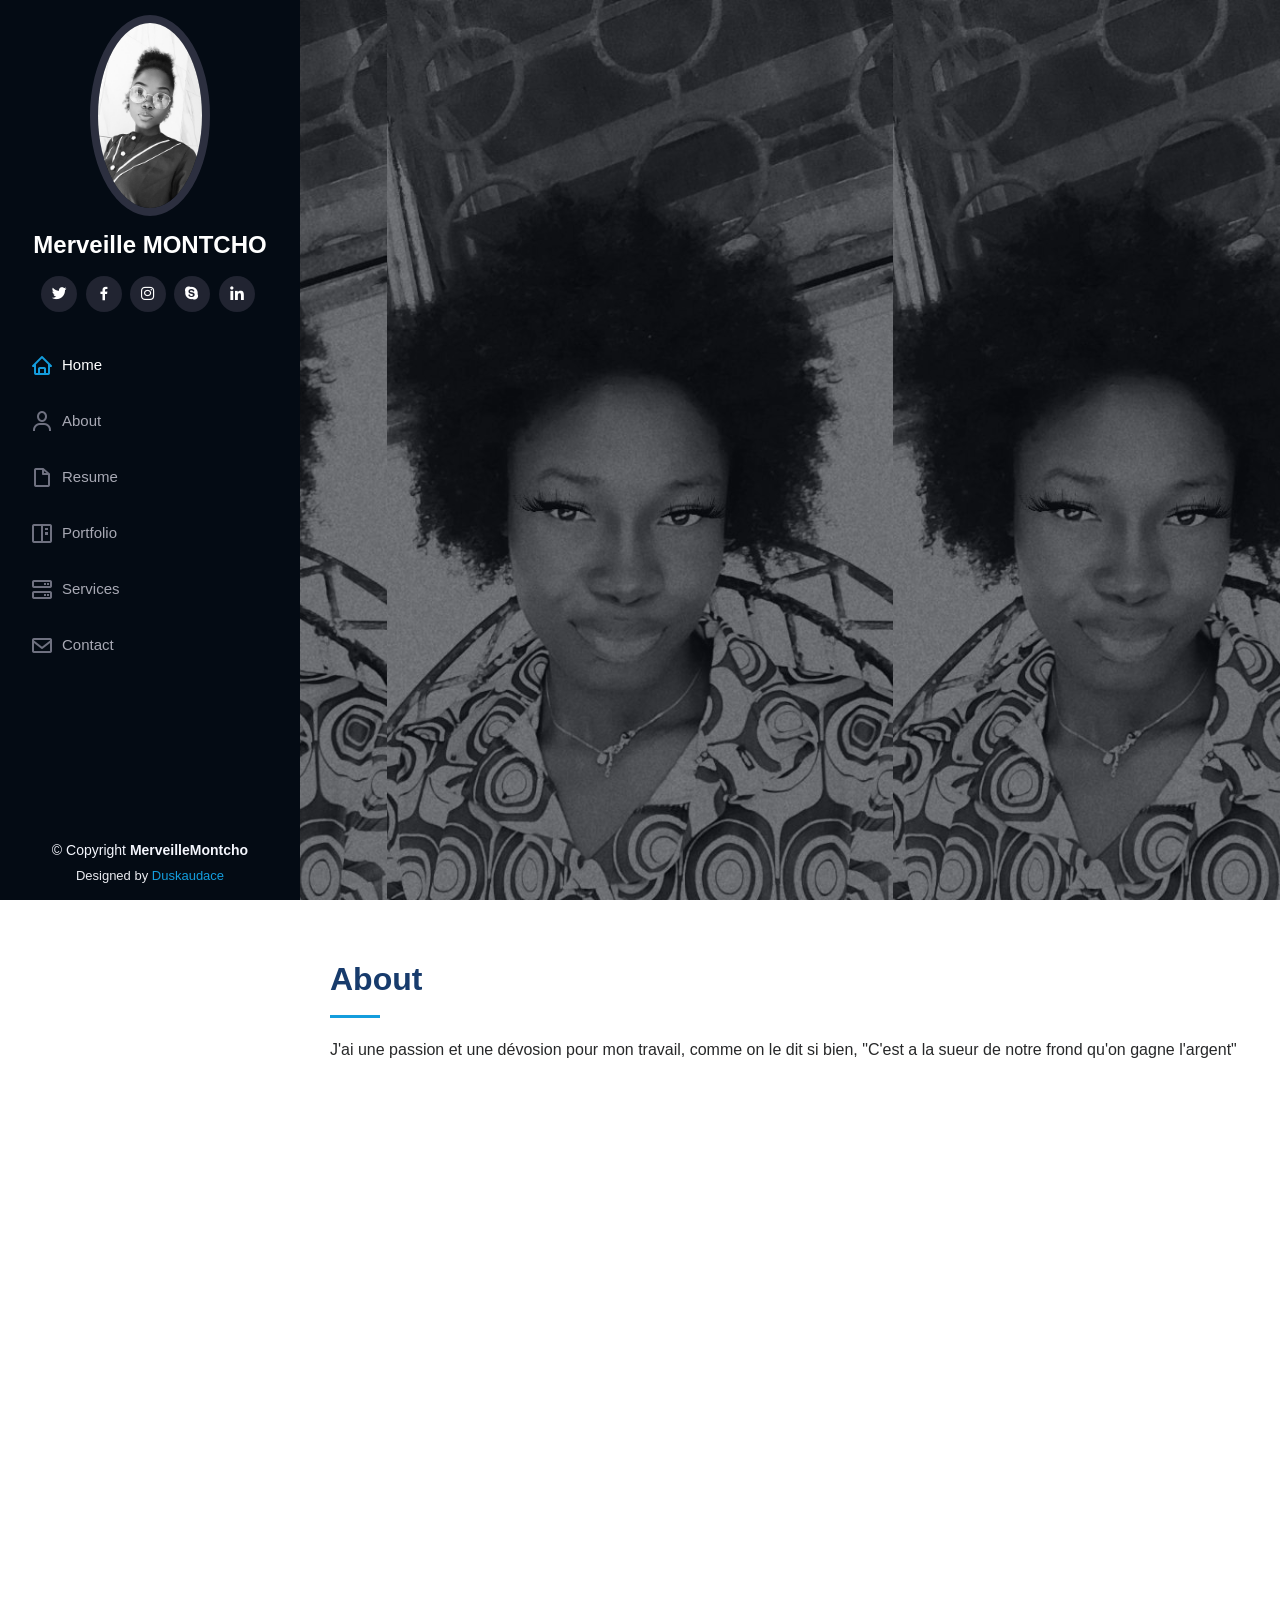
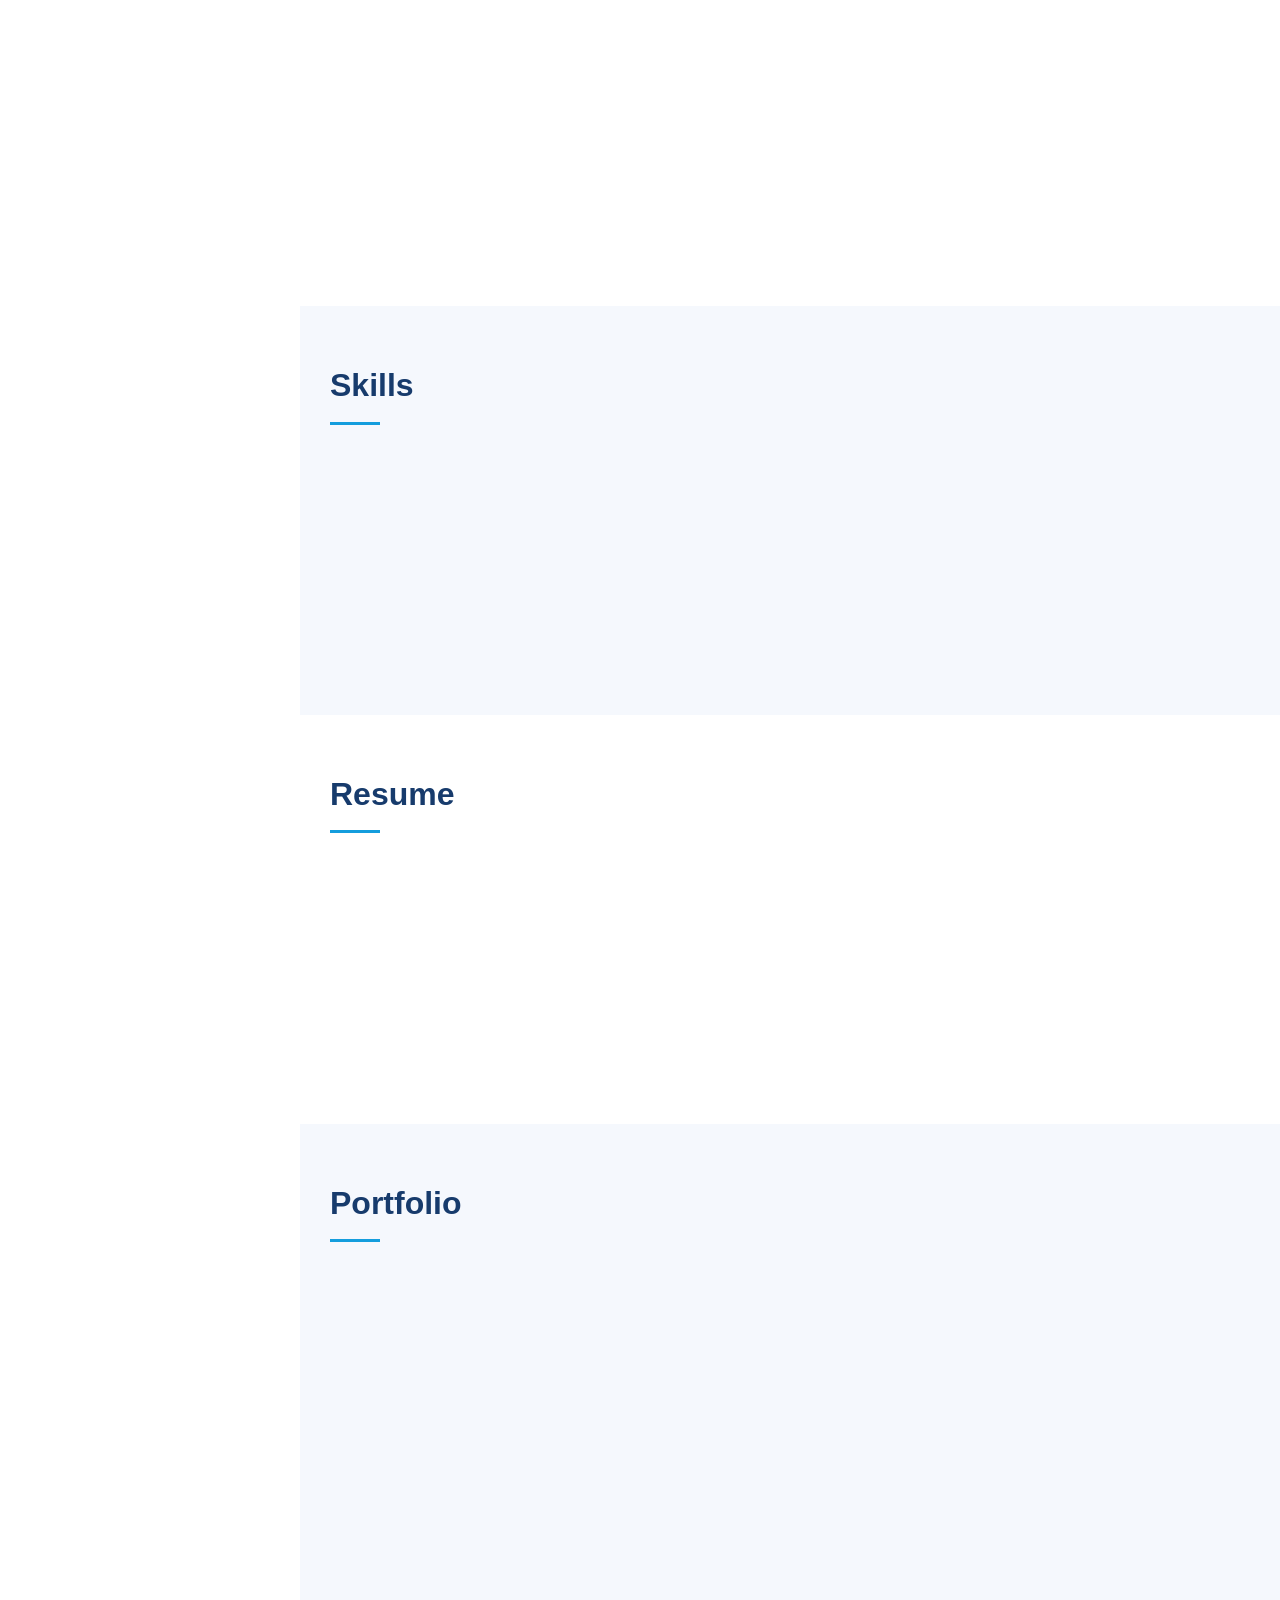
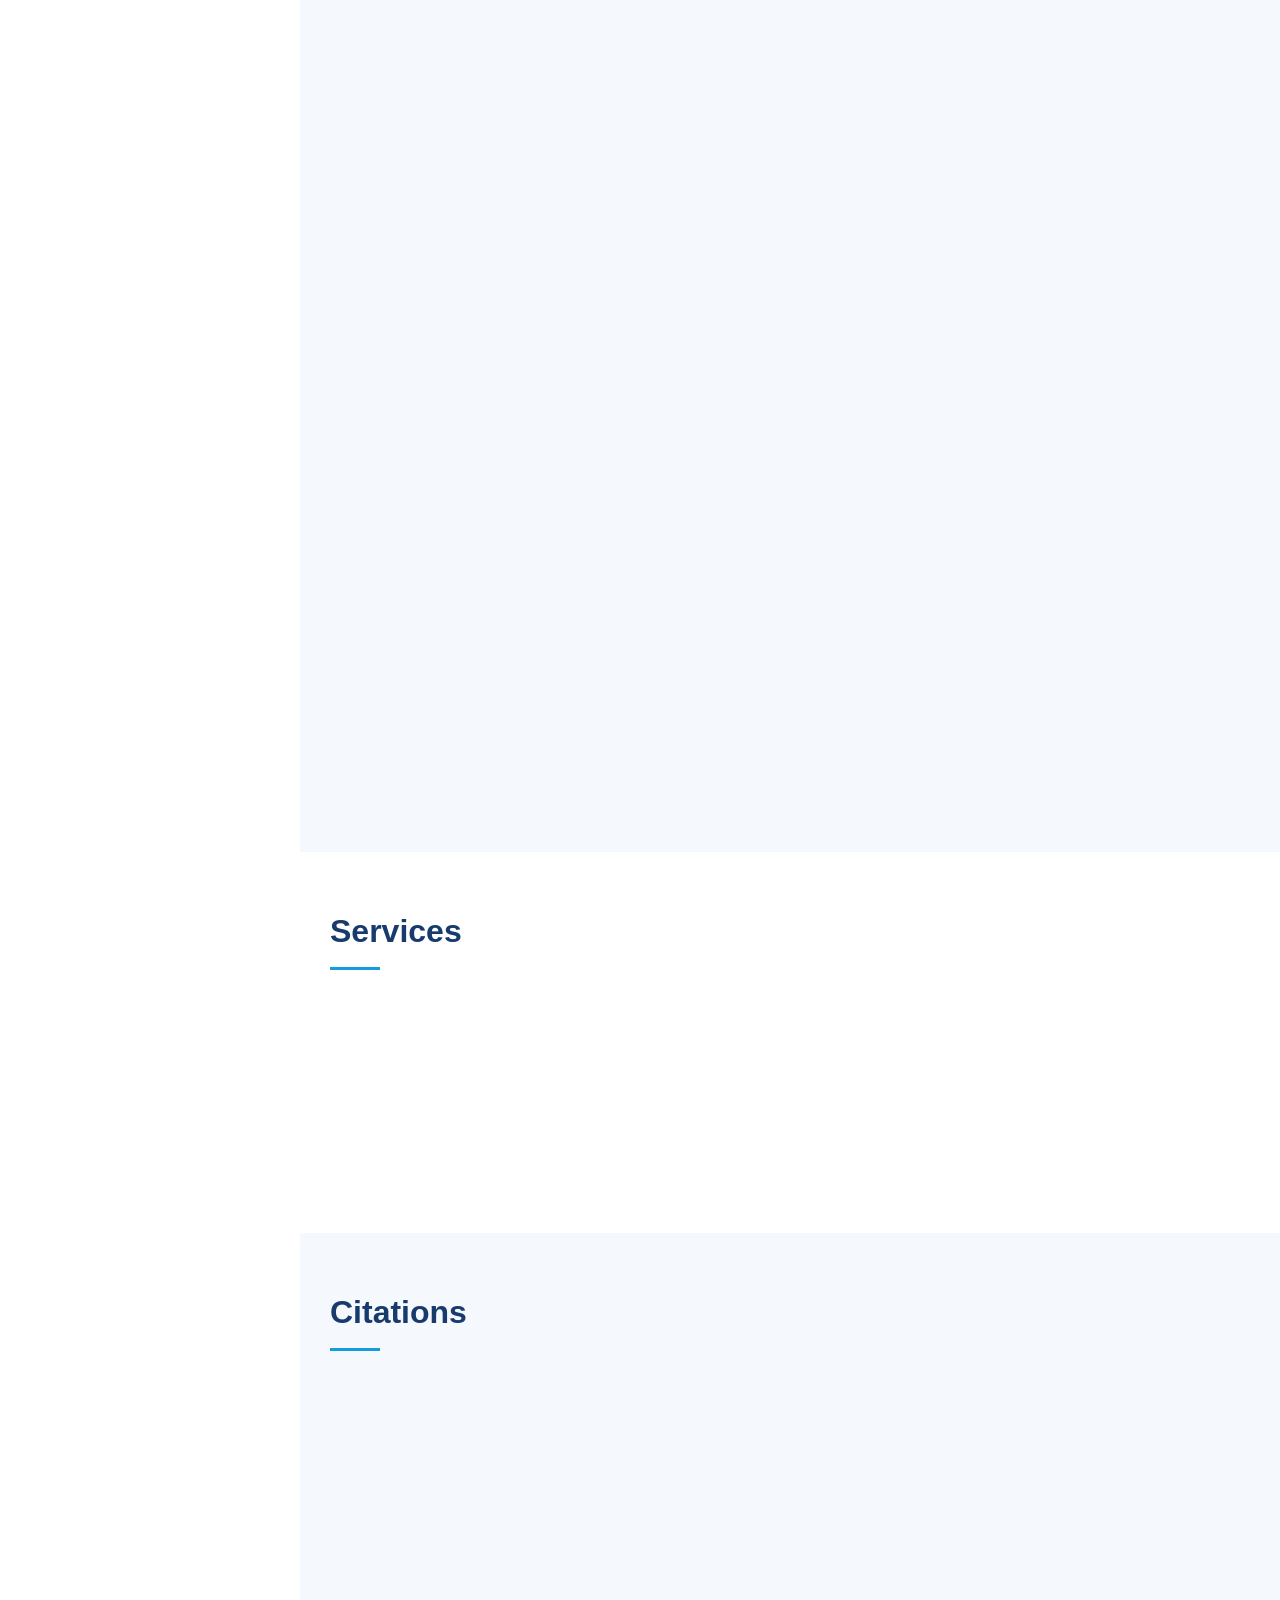
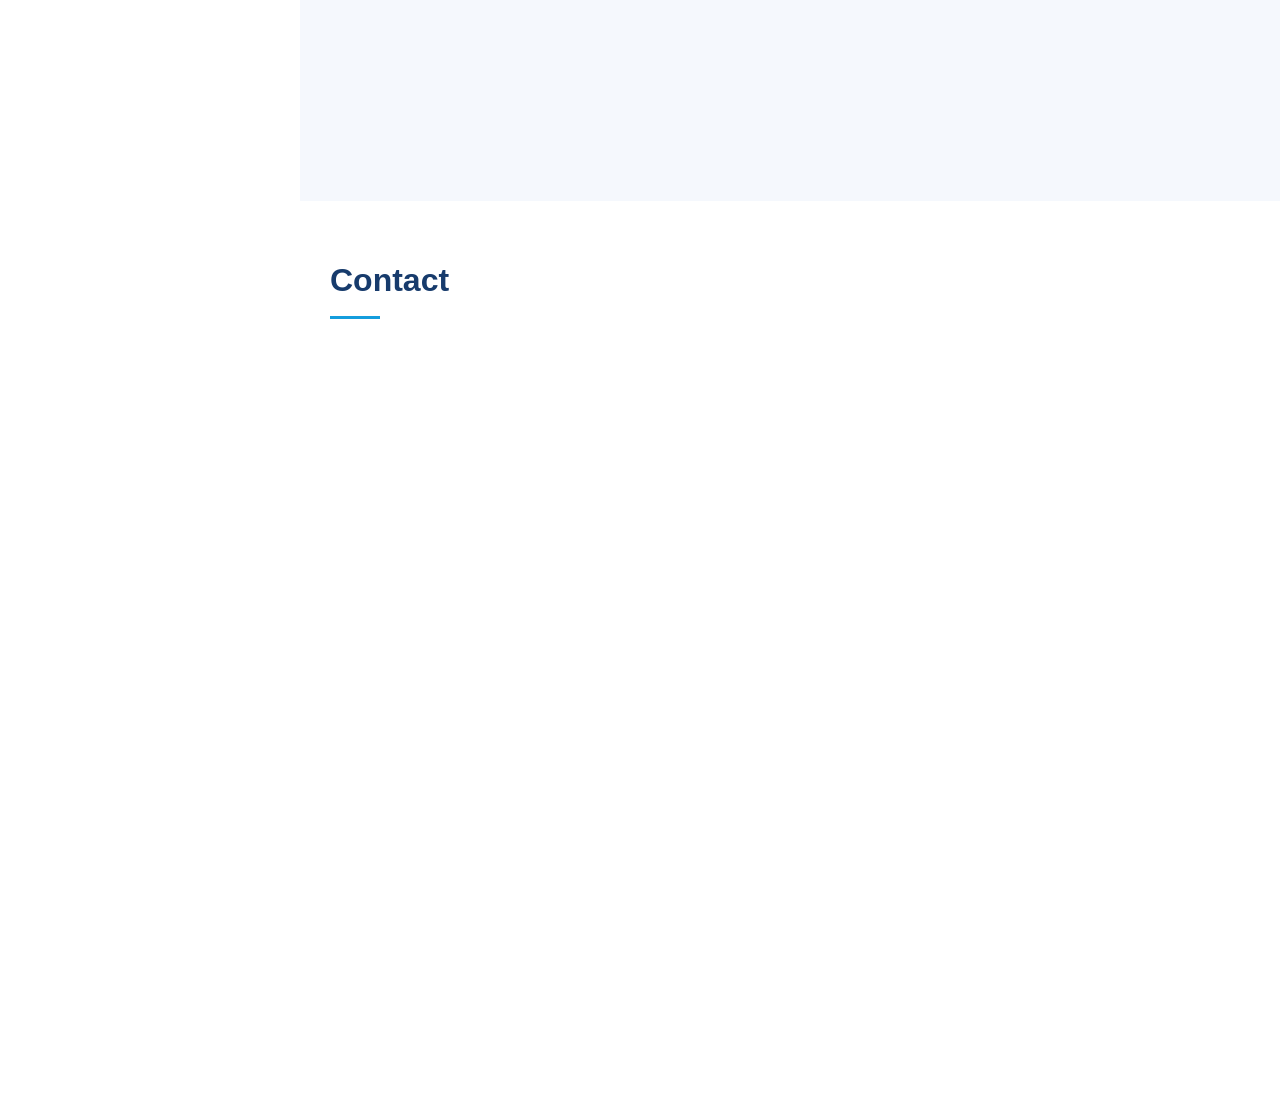
==== index.html @ 3ee9edca "first commit" ====
<!DOCTYPE html>
<html lang="en">

<head>
  <meta charset="utf-8">
  <meta content="width=device-width, initial-scale=1.0" name="viewport">

  <title>Mon_Portfolio</title>
  <meta content="" name="description">
  <meta content="" name="keywords">

  <!-- Favicons -->
  <link href="assets/img/favicon.png" rel="icon">
  <link href="assets/img/apple-touch-icon.png" rel="apple-touch-icon">

  <!-- Google Fonts -->
  <!-- <link href="https://fonts.googleapis.com/css?family=Open+Sans:300,300i,400,400i,600,600i,700,700i|Raleway:300,300i,400,400i,500,500i,600,600i,700,700i|Poppins:300,300i,400,400i,500,500i,600,600i,700,700i" rel="stylesheet"> -->

  <!-- Vendor CSS Files -->
  <link href="assets/vendor/aos/aos.css" rel="stylesheet">
  <link href="assets/vendor/bootstrap/css/bootstrap.min.css" rel="stylesheet">
  <link href="assets/vendor/bootstrap-icons/bootstrap-icons.css" rel="stylesheet">
  <link href="assets/vendor/boxicons/css/boxicons.min.css" rel="stylesheet">
  <link href="assets/vendor/glightbox/css/glightbox.min.css" rel="stylesheet">
  <link href="assets/vendor/swiper/swiper-bundle.min.css" rel="stylesheet">

  <!-- Template Main CSS File -->
  <link href="assets/css/style.css" rel="stylesheet">
</head>

<body>

  <!-- ======= Mobile nav toggle button ======= -->
  <i class="bi bi-list mobile-nav-toggle d-xl-none"></i>

  <!-- ======= Header ======= -->
  <header id="header">
    <div class="d-flex flex-column">

      <div class="profile">
        <img src="assets/img/im1.jpg" alt="" class="img-fluid rounded-circle">
        <h1 class="text-light"><a href="index.html">Merveille MONTCHO</a></h1>
        <div class="social-links mt-3 text-center">
          <a href="#" class="twitter"><i class="bx bxl-twitter"></i></a>
          <a href="#" class="facebook"><i class="bx bxl-facebook"></i></a>
          <a href="#" class="instagram"><i class="bx bxl-instagram"></i></a>
          <a href="#" class="google-plus"><i class="bx bxl-skype"></i></a>
          <a href="#" class="linkedin"><i class="bx bxl-linkedin"></i></a>
        </div>
      </div>

      <nav id="navbar" class="nav-menu navbar">
        <ul>
          <li><a href="#hero" class="nav-link scrollto active"><i class="bx bx-home"></i> <span>Home</span></a></li>
          <li><a href="#about" class="nav-link scrollto"><i class="bx bx-user"></i> <span>About</span></a></li>
          <li><a href="#resume" class="nav-link scrollto"><i class="bx bx-file-blank"></i> <span>Resume</span></a></li>
          <li><a href="#portfolio" class="nav-link scrollto"><i class="bx bx-book-content"></i> <span>Portfolio</span></a></li>
          <li><a href="#services" class="nav-link scrollto"><i class="bx bx-server"></i> <span>Services</span></a></li>
          <li><a href="#contact" class="nav-link scrollto"><i class="bx bx-envelope"></i> <span>Contact</span></a></li>
        </ul>
      </nav><!-- .nav-menu -->
    </div>
  </header><!-- End Header -->

  <!-- ======= Hero Section ======= -->
  <section id="hero" class="d-flex flex-column justify-content-center align-items-center">
    <div class="hero-container" data-aos="fade-in">
      <h1>Merveille MONTCHO</h1>
      <p>Je suis <span class="typed" data-typed-items="Graphiste, Sérigraphe, Freelancer, Caligraphe"></span></p>
    </div>
  </section><!-- End Hero -->

  <main id="main">

    <!-- ======= About Section ======= -->
    <section id="about" class="about">
      <div class="container">

        <div class="section-title">
          <h2>About</h2>
          <p>J'ai une passion et une dévosion pour mon travail, comme on le dit si bien, "C'est a la sueur de notre frond qu'on gagne l'argent"</p>
        </div>

        <div class="row">
          <div class="col-lg-4" data-aos="fade-right">
            <img src="assets/img/im1.jpg" class="img-fluid" alt="">
          </div>
          <div class="col-lg-8 pt-4 pt-lg-0 content" data-aos="fade-left">
            <h3>Designer &amp; Sérigraphe &amp; Caligraphe.</h3>
            <p class="fst-italic">
              <!-- Lorem ipsum dolor sit amet, consectetur adipiscing elit, sed do eiusmod tempor incididunt ut labore et dolore
              magna aliqua. -->
            </p>
            <div class="row">
              <div class="col-lg-6">
                <ul>
                  <li><i class="bi bi-chevron-right"></i> <strong>Birthday:</strong> <span>18 juin 2000</span></li>
                  <!-- <li><i class="bi bi-chevron-right"></i> <strong>Website:</strong> <span>www.example.com</span></li> -->
                  <li><i class="bi bi-chevron-right"></i> <strong>Phone:</strong> <span>+229 69376127</span></li>
                  <li><i class="bi bi-chevron-right"></i> <strong>City:</strong> <span>Cotonou, BENIN</span></li>
                </ul>
              </div>
              <div class="col-lg-6">
                <ul>
                  <!-- <li><i class="bi bi-chevron-right"></i> <strong>Age:</strong> <span>30</span></li> -->
                  <li><i class="bi bi-chevron-right"></i> <strong>Degree:</strong> <span>Licence 3</span></li>
                  <li><i class="bi bi-chevron-right"></i> <strong>PhEmailone:</strong> <span>merveillemontcho@gmail.com</span></li>
                  <li><i class="bi bi-chevron-right"></i> <strong>Freelance:</strong> <span>Disponible</span></li>
                </ul>
              </div>
            </div>
            <p>
              <!-- Officiis eligendi itaque labore et dolorum mollitia officiis optio vero. Quisquam sunt adipisci omnis et ut. Nulla accusantium dolor incidunt officia tempore. Et eius omnis.
              Cupiditate ut dicta maxime officiis quidem quia. Sed et consectetur qui quia repellendus itaque neque. Aliquid amet quidem ut quaerat cupiditate. Ab et eum qui repellendus omnis culpa magni laudantium dolores. -->
            </p>
          </div>
        </div>

      </div>
    </section><!-- End About Section -->

    <!-- ======= Facts Section ======= -->
    <section id="facts" class="facts">
      <div class="container">

        <div class="section-title">
          <!-- <h2>Facts</h2>
          <p>Magnam dolores commodi suscipit. Necessitatibus eius consequatur ex aliquid fuga eum quidem. Sit sint consectetur velit. Quisquam quos quisquam cupiditate. Et nemo qui impedit suscipit alias ea. Quia fugiat sit in iste officiis commodi quidem hic quas.</p> -->
        </div>

        <div class="row no-gutters">

          <div class="col-lg-3 col-md-6 d-md-flex align-items-md-stretch" data-aos="fade-up">
            <div class="count-box">
              <i class="bi bi-emoji-smile"></i>
              <span data-purecounter-start="0" data-purecounter-end="232" data-purecounter-duration="1" class="purecounter"></span>
              <p><strong>Happy Clients</strong></p>
            </div>
          </div>

          <div class="col-lg-3 col-md-6 d-md-flex align-items-md-stretch" data-aos="fade-up" data-aos-delay="100">
            <div class="count-box">
              <i class="bi bi-journal-richtext"></i>
              <span data-purecounter-start="0" data-purecounter-end="521" data-purecounter-duration="1" class="purecounter"></span>
              <p><strong>Projects</strong></p>
            </div>
          </div>

          <div class="col-lg-3 col-md-6 d-md-flex align-items-md-stretch" data-aos="fade-up" data-aos-delay="200">
            <div class="count-box">
              <i class="bi bi-headset"></i>
              <span data-purecounter-start="0" data-purecounter-end="1453" data-purecounter-duration="1" class="purecounter"></span>
              <p><strong>Hours Of Support</strong></p>
            </div>
          </div>

          <div class="col-lg-3 col-md-6 d-md-flex align-items-md-stretch" data-aos="fade-up" data-aos-delay="300">
            <div class="count-box">
              <i class="bi bi-people"></i>
              <span data-purecounter-start="0" data-purecounter-end="32" data-purecounter-duration="1" class="purecounter"></span>
              <p><strong>Hard Workers</strong></p>
            </div>
          </div>

        </div>

      </div>
    </section><!-- End Facts Section -->

    <!-- ======= Skills Section ======= -->
    <section id="skills" class="skills section-bg">
      <div class="container">

        <div class="section-title">
          <h2>Skills</h2>
          <!-- <p>Magnam dolores commodi suscipit. Necessitatibus eius consequatur ex aliquid fuga eum quidem. Sit sint consectetur velit. Quisquam quos quisquam cupiditate. Et nemo qui impedit suscipit alias ea. Quia fugiat sit in iste officiis commodi quidem hic quas.</p> -->
        </div>

        <div class="row skills-content">

          <div class="col-lg-6" data-aos="fade-up">

            <div class="progress">
              <span class="skill">Photoshop <i class="val">60%</i></span>
              <div class="progress-bar-wrap">
                <div class="progress-bar" role="progressbar" aria-valuenow="60" aria-valuemin="0" aria-valuemax="60"></div>
              </div>
            </div>

            <div class="progress">
              <span class="skill">Indesign <i class="val">63%</i></span>
              <div class="progress-bar-wrap">
                <div class="progress-bar" role="progressbar" aria-valuenow="63" aria-valuemin="0" aria-valuemax="63"></div>
              </div>
            </div>

            <div class="progress">
              <span class="skill">Illustrtor <i class="val">55%</i></span>
              <div class="progress-bar-wrap">
                <div class="progress-bar" role="progressbar" aria-valuenow="55" aria-valuemin="0" aria-valuemax="55"></div>
              </div>
            </div>

          </div>

          <div class="col-lg-6" data-aos="fade-up" data-aos-delay="100">

            <!-- <div class="progress">
              <span class="skill">PHP <i class="val">80%</i></span>
              <div class="progress-bar-wrap">
                <div class="progress-bar" role="progressbar" aria-valuenow="80" aria-valuemin="0" aria-valuemax="100"></div>
              </div>
            </div>

            <div class="progress">
              <span class="skill">WordPress/CMS <i class="val">90%</i></span>
              <div class="progress-bar-wrap">
                <div class="progress-bar" role="progressbar" aria-valuenow="90" aria-valuemin="0" aria-valuemax="100"></div>
              </div>
            </div>

            <div class="progress">
              <span class="skill">Photoshop <i class="val">55%</i></span>
              <div class="progress-bar-wrap">
                <div class="progress-bar" role="progressbar" aria-valuenow="55" aria-valuemin="0" aria-valuemax="100"></div>
              </div>
            </div> -->

          </div>

        </div>

      </div>
    </section><!-- End Skills Section -->

    <!-- ======= Resume Section ======= -->
    <section id="resume" class="resume">
      <div class="container">

        <div class="section-title">
          <h2>Resume</h2>
          <!-- <p>Magnam dolores commodi suscipit. Necessitatibus eius consequatur ex aliquid fuga eum quidem. Sit sint consectetur velit. Quisquam quos quisquam cupiditate. Et nemo qui impedit suscipit alias ea. Quia fugiat sit in iste officiis commodi quidem hic quas.</p> -->
        </div>

        <div class="row">
          <div class="col-lg-6" data-aos="fade-up">
            <h3 class="resume-title">Sumary</h3>
            <div class="resume-item pb-0">
              <h4>Merveille MONTCHO</h4>
              <!-- <p><em>Innovative and deadline-driven Graphic Designer with 3+ years of experience designing and developing user-centered digital/print marketing material from initial concept to final, polished deliverable.</em></p> -->
              <ul>
                <!-- <li>Portland par 127,Orlando, FL</li> -->
                <li>(229) 69376127</li>
                <li>merveillemontcho@gmail.com</li>
              </ul>
            </div>

            <!-- <h3 class="resume-title">Education</h3>
            <div class="resume-item">
              <h4>Master of Fine Arts &amp; Graphic Design</h4>
              <h5>2015 - 2016</h5>
              <p><em>Rochester Institute of Technology, Rochester, NY</em></p>
              <p>Qui deserunt veniam. Et sed aliquam labore tempore sed quisquam iusto autem sit. Ea vero voluptatum qui ut dignissimos deleniti nerada porti sand markend</p>
            </div>
            <div class="resume-item">
              <h4>Bachelor of Fine Arts &amp; Graphic Design</h4>
              <h5>2010 - 2014</h5>
              <p><em>Rochester Institute of Technology, Rochester, NY</em></p>
              <p>Quia nobis sequi est occaecati aut. Repudiandae et iusto quae reiciendis et quis Eius vel ratione eius unde vitae rerum voluptates asperiores voluptatem Earum molestiae consequatur neque etlon sader mart dila</p>
            </div> -->
          </div>
          <!-- <div class="col-lg-6" data-aos="fade-up" data-aos-delay="100">
            <h3 class="resume-title">Professional Experience</h3>
            <div class="resume-item">
              <h4>Senior graphic design specialist</h4>
              <h5>2019 - Present</h5>
              <p><em>Experion, New York, NY </em></p>
              <ul>
                <li>Lead in the design, development, and implementation of the graphic, layout, and production communication materials</li>
                <li>Delegate tasks to the 7 members of the design team and provide counsel on all aspects of the project. </li>
                <li>Supervise the assessment of all graphic materials in order to ensure quality and accuracy of the design</li>
                <li>Oversee the efficient use of production project budgets ranging from $2,000 - $25,000</li>
              </ul>
            </div>
            <div class="resume-item">
              <h4>Graphic design specialist</h4>
              <h5>2017 - 2018</h5>
              <p><em>Stepping Stone Advertising, New York, NY</em></p>
              <ul>
                <li>Developed numerous marketing programs (logos, brochures,infographics, presentations, and advertisements).</li>
                <li>Managed up to 5 projects or tasks at a given time while under pressure</li>
                <li>Recommended and consulted with clients on the most appropriate graphic design</li>
                <li>Created 4+ design presentations and proposals a month for clients and account managers</li>
              </ul>
            </div>
          </div> -->
        </div>

      </div>
    </section><!-- End Resume Section -->

    <!-- ======= Portfolio Section ======= -->
    <section id="portfolio" class="portfolio section-bg">
      <div class="container">

        <div class="section-title">
          <h2>Portfolio</h2>
          <!-- <p>Magnam dolores commodi suscipit. Necessitatibus eius consequatur ex aliquid fuga eum quidem. Sit sint consectetur velit. Quisquam quos quisquam cupiditate. Et nemo qui impedit suscipit alias ea. Quia fugiat sit in iste officiis commodi quidem hic quas.</p> -->
        </div>

        <div class="row" data-aos="fade-up">
          <div class="col-lg-12 d-flex justify-content-center">
            <ul id="portfolio-flters">
              <li data-filter="*" class="filter-active">All</li>
              <li data-filter=".filter-app">Enseigne</li>
              <li data-filter=".filter-card">Affiche</li>
              <li data-filter=".filter-web">Inpression</li>
            </ul>
          </div>
        </div>

        <div class="row portfolio-container" data-aos="fade-up" data-aos-delay="100">

          <div class="col-lg-4 col-md-6 portfolio-item filter-app">
            <div class="portfolio-wrap">
              <img src="assets/img/portfolio/mervo1.jpg" class="img-fluid" alt="">
              <div class="portfolio-links">
                <a href="assets/img/portfolio/mervo1.jpg" data-gallery="portfolioGallery" class="portfolio-lightbox" title="see"><i class="bx bx-plus"></i></a>
                <a href="#" title="More Details"><i class="bx bx-link"></i></a>
              </div>
            </div>
          </div>

          <div class="col-lg-4 col-md-6 portfolio-item filter-web">
            <div class="portfolio-wrap">
              <img src="assets/img/portfolio/mervo2.jpg" class="img-fluid" alt="">
              <div class="portfolio-links">
                <a href="assets/img/portfolio/mervo2.jpg" data-gallery="portfolioGallery" class="portfolio-lightbox" title=see"><i class="bx bx-plus"></i></a>
                <a href="#" title="More Details"><i class="bx bx-link"></i></a>
              </div>
            </div>
          </div>

          <div class="col-lg-4 col-md-6 portfolio-item filter-app">
            <div class="portfolio-wrap">
              <img src="assets/img/portfolio/mervo3.jpg" class="img-fluid" alt="">
              <div class="portfolio-links">
                <a href="assets/img/portfolio/mervo3.jpg" data-gallery="portfolioGallery" class="portfolio-lightbox" title="see"><i class="bx bx-plus"></i></a>
                <a href="#" title="More Details"><i class="bx bx-link"></i></a>
              </div>
            </div>
          </div>

          <div class="col-lg-4 col-md-6 portfolio-item filter-card">
            <div class="portfolio-wrap">
              <img src="assets/img/portfolio/mervo4.jpg" class="img-fluid" alt="">
              <div class="portfolio-links">
                <a href="assets/img/portfolio/mervo4.jpg" data-gallery="portfolioGallery" class="portfolio-lightbox" title="see"><i class="bx bx-plus"></i></a>
                <a href="#" title="More Details"><i class="bx bx-link"></i></a>
              </div>
            </div>
          </div>

          <div class="col-lg-4 col-md-6 portfolio-item filter-web">
            <div class="portfolio-wrap">
              <img src="assets/img/portfolio/mervo5.jpg" class="img-fluid" alt="">
              <div class="portfolio-links">
                <a href="assets/img/portfolio/mervo5.jpg" data-gallery="portfolioGallery" class="portfolio-lightbox" title="see"><i class="bx bx-plus"></i></a>
                <a href="#" title="More Details"><i class="bx bx-link"></i></a>
              </div>
            </div>
          </div>

          <div class="col-lg-4 col-md-6 portfolio-item filter-app">
            <div class="portfolio-wrap">
              <img src="assets/img/portfolio/portfolio-6.jpg" class="img-fluid" alt="">
              <div class="portfolio-links">
                <a href="assets/img/portfolio/portfolio-6.jpg" data-gallery="portfolioGallery" class="portfolio-lightbox" title="App 3"><i class="bx bx-plus"></i></a>
                <a href="portfolio-details.html" title="More Details"><i class="bx bx-link"></i></a>
              </div>
            </div>
          </div>

          <div class="col-lg-4 col-md-6 portfolio-item filter-card">
            <div class="portfolio-wrap">
              <img src="assets/img/portfolio/portfolio-7.jpg" class="img-fluid" alt="">
              <div class="portfolio-links">
                <a href="assets/img/portfolio/portfolio-7.jpg" data-gallery="portfolioGallery" class="portfolio-lightbox" title="Card 1"><i class="bx bx-plus"></i></a>
                <a href="portfolio-details.html" title="More Details"><i class="bx bx-link"></i></a>
              </div>
            </div>
          </div>

          <div class="col-lg-4 col-md-6 portfolio-item filter-card">
            <div class="portfolio-wrap">
              <img src="assets/img/portfolio/portfolio-8.jpg" class="img-fluid" alt="">
              <div class="portfolio-links">
                <a href="assets/img/portfolio/portfolio-8.jpg" data-gallery="portfolioGallery" class="portfolio-lightbox" title="Card 3"><i class="bx bx-plus"></i></a>
                <a href="portfolio-details.html" title="More Details"><i class="bx bx-link"></i></a>
              </div>
            </div>
          </div>

          <div class="col-lg-4 col-md-6 portfolio-item filter-web">
            <div class="portfolio-wrap">
              <img src="assets/img/portfolio/portfolio-9.jpg" class="img-fluid" alt="">
              <div class="portfolio-links">
                <a href="assets/img/portfolio/portfolio-9.jpg" data-gallery="portfolioGallery" class="portfolio-lightbox" title="Web 3"><i class="bx bx-plus"></i></a>
                <a href="portfolio-details.html" title="More Details"><i class="bx bx-link"></i></a>
              </div>
            </div>
          </div>

        </div>

      </div>
    </section><!-- End Portfolio Section -->

    <!-- ======= Services Section ======= -->
    <section id="services" class="services">
      <div class="container">

        <div class="section-title">
          <h2>Services</h2>
          <!-- <p>Magnam dolores commodi suscipit. Necessitatibus eius consequatur ex aliquid fuga eum quidem. Sit sint consectetur velit. Quisquam quos quisquam cupiditate. Et nemo qui impedit suscipit alias ea. Quia fugiat sit in iste officiis commodi quidem hic quas.</p> -->
        </div>

        <div class="row">
          <div class="col-lg-4 col-md-6 icon-box" data-aos="fade-up">
            <div class="icon"><i class="bi bi-briefcase"></i></div>
            <h4 class="title"><a href="">Réalisation d'affiche</a></h4>
            <!-- <p class="description">Voluptatum deleniti atque corrupti quos dolores et quas molestias excepturi sint occaecati cupiditate non provident</p> -->
          </div>
          <div class="col-lg-4 col-md-6 icon-box" data-aos="fade-up" data-aos-delay="100">
            <div class="icon"><i class="bi bi-briefcase"></i></div>
            <h4 class="title"><a href="">Creation de logo</a></h4>
            <!-- <p class="description">Minim veniam, quis nostrud exercitation ullamco laboris nisi ut aliquip ex ea commodo consequat tarad limino ata</p> -->
          </div>
          <div class="col-lg-4 col-md-6 icon-box" data-aos="fade-up" data-aos-delay="200">
            <div class="icon"><i class="bi bi-briefcase"></i></div>
            <h4 class="title"><a href="">Réalisation d'enseigne de tout genre</a></h4>
            <!-- <p class="description">Duis aute irure dolor in reprehenderit in voluptate velit esse cillum dolore eu fugiat nulla pariatur</p> -->
          </div>
          <div class="col-lg-4 col-md-6 icon-box" data-aos="fade-up" data-aos-delay="300">
            <div class="icon"><i class="bi bi-briefcase"></i></div>
            <h4 class="title"><a href="">Habillage PC</a></h4>
            <!-- <p class="description">Excepteur sint occaecat cupidatat non proident, sunt in culpa qui officia deserunt mollit anim id est laborum</p> -->
          </div>
          <div class="col-lg-4 col-md-6 icon-box" data-aos="fade-up" data-aos-delay="400">
            <div class="icon"><i class="bi bi-briefcase"></i></div>
            <h4 class="title"><a href="">Impression sur t-shirt</a></h4>
            <!-- <p class="description">At vero eos et accusamus et iusto odio dignissimos ducimus qui blanditiis praesentium voluptatum deleniti atque</p> -->
          </div>
          <div class="col-lg-4 col-md-6 icon-box" data-aos="fade-up" data-aos-delay="500">
            <div class="icon"><i class="bi bi-calendar4-week"></i></div>
            <h4 class="title"><a href="">Plaque de visibilité</a></h4>
            <!-- <p class="description">Et harum quidem rerum facilis est et expedita distinctio. Nam libero tempore, cum soluta nobis est eligendi</p> -->
          </div>
        </div>

      </div>
    </section><!-- End Services Section -->

    <!-- ======= Testimonials Section ======= -->
    <section id="testimonials" class="testimonials section-bg">
      <div class="container">

        <div class="section-title">
          <h2>Citations</h2>
          <!-- <p>Magnam dolores commodi suscipit. Necessitatibus eius consequatur ex aliquid fuga eum quidem. Sit sint consectetur velit. Quisquam quos quisquam cupiditate. Et nemo qui impedit suscipit alias ea. Quia fugiat sit in iste officiis commodi quidem hic quas.</p> -->
        </div>

        <div class="testimonials-slider swiper" data-aos="fade-up" data-aos-delay="100">
          <div class="swiper-wrapper">

            <div class="swiper-slide">
              <div class="testimonial-item" data-aos="fade-up">
                <p>
                  <i class="bx bxs-quote-alt-left quote-icon-left"></i>
                  Plus nous sommes anxieux,plus nous nous ferons paraître perfomants,ce qui ne fait qu'encourager le monde à s'appuyer d'avantage sur nous..
                  <i class="bx bxs-quote-alt-right quote-icon-right"></i>
                </p>
                <!-- <img src="assets/img/testimonials/testimonials-1.jpg" class="testimonial-img" alt=""> -->
                <!-- <h3>Saul Goodman</h3> -->
                <!-- <h4>Ceo &amp; Founder</h4> -->
              </div>
            </div><!-- End testimonial item -->

            <div class="swiper-slide">
              <div class="testimonial-item" data-aos="fade-up" data-aos-delay="100">
                <p>
                  <i class="bx bxs-quote-alt-left quote-icon-left"></i>
                  Si vous estimez qu'il n'y a aucun espoir,alors vous garantissez que tout espoirpeut disparaître.
                  <i class="bx bxs-quote-alt-right quote-icon-right"></i>
                </p>
                <!-- <img src="assets/img/testimonials/testimonials-2.jpg" class="testimonial-img" alt=""> -->
                <!-- <h3>Sara Wilsson</h3> -->
                <!-- <h4>Designer</h4> -->
              </div>
            </div><!-- End testimonial item -->

            <div class="swiper-slide">
              <div class="testimonial-item" data-aos="fade-up" data-aos-delay="200">
                <p>
                  <i class="bx bxs-quote-alt-left quote-icon-left"></i>
                  Un jour de ces jours,je trouverai un moyen.Je m'élèverai au dessus de la foule.Ils seront étonnés de ce qu'ils verront et quelqu'un dira je le savais depuis le début 
                  <i class="bx bxs-quote-alt-right quote-icon-right"></i>
                </p>
                <!-- <img src="assets/img/testimonials/testimonials-3.jpg" class="testimonial-img" alt=""> -->
                <!-- <h3>Jena Karlis</h3> -->
                <!-- <h4>Store Owner</h4> -->
              </div>
            </div><!-- End testimonial item -->

            <!-- <div class="swiper-slide">
              <div class="testimonial-item" data-aos="fade-up" data-aos-delay="300">
                <p>
                  <i class="bx bxs-quote-alt-left quote-icon-left"></i>
                  Fugiat enim eram quae cillum dolore dolor amet nulla culpa multos export minim fugiat minim velit minim dolor enim duis veniam ipsum anim magna sunt elit fore quem dolore labore illum veniam.
                  <i class="bx bxs-quote-alt-right quote-icon-right"></i>
                </p>
                <img src="assets/img/testimonials/testimonials-4.jpg" class="testimonial-img" alt="">
                <h3>Matt Brandon</h3>
                <h4>Freelancer</h4>
              </div> -->
            <!-- </div>End testimonial item -->

            <!-- <div class="swiper-slide">
              <div class="testimonial-item" data-aos="fade-up" data-aos-delay="400">
                <p>
                  <i class="bx bxs-quote-alt-left quote-icon-left"></i>
                  Quis quorum aliqua sint quem legam fore sunt eram irure aliqua veniam tempor noster veniam enim culpa labore duis sunt culpa nulla illum cillum fugiat legam esse veniam culpa fore nisi cillum quid.
                  <i class="bx bxs-quote-alt-right quote-icon-right"></i>
                </p>
                <img src="assets/img/testimonials/testimonials-5.jpg" class="testimonial-img" alt="">
                <h3>John Larson</h3>
                <h4>Entrepreneur</h4>
              </div> -->
            <!-- </div>End testimonial item -->

          </div>
          <div class="swiper-pagination"></div>
        </div>

      </div>
    </section><!-- End Testimonials Section -->

    <!-- ======= Contact Section ======= -->
    <section id="contact" class="contact">
      <div class="container">

        <div class="section-title">
          <h2>Contact</h2>
          <!-- <p>Magnam dolores commodi suscipit. Necessitatibus eius consequatur ex aliquid fuga eum quidem. Sit sint consectetur velit. Quisquam quos quisquam cupiditate. Et nemo qui impedit suscipit alias ea. Quia fugiat sit in iste officiis commodi quidem hic quas.</p> -->
        </div>

        <div class="row" data-aos="fade-in">

          <div class="col-lg-5 d-flex align-items-stretch">
            <div class="info">
              <div class="address">
                <i class="bi bi-geo-alt"></i>
                <h4>Location:</h4>
                <p>Cotonou, Benin</p>
              </div>

              <div class="email">
                <i class="bi bi-envelope"></i>
                <h4>Email:</h4>
                <p>merveillemontcho@gmail.com</p>
              </div>

              <div class="phone">
                <i class="bi bi-phone"></i>
                <h4>Call:</h4>
                <p>+229 69376127</p>
              </div>

              <iframe src="https://www.google.com/maps/embed?pb=!1m18!1m12!1m3!1d3965.2382006110597!2d2.450822574149467!3d6.363210393626855!2m3!1f0!2f0!3f0!3m2!1i1024!2i768!4f13.1!3m3!1m2!1s0x1023552918de0f01%3A0x1896311578f9adcb!2sGRAND%20MOULIN%20DU%20BENIN!5e0!3m2!1sfr!2sus!4v1762359234577!5m2!1sfr!2sus" frameborder="0" style="border:0; width: 100%; height: 290px;" allowfullscreen></iframe>
            </div>

          </div>

          <!-- <div class="col-lg-7 mt-5 mt-lg-0 d-flex align-items-stretch">
            <form action="forms/contact.php" method="post" role="form" class="php-email-form">
              <div class="row">
                <div class="form-group col-md-6">
                  <label for="name">Your Name</label>
                  <input type="text" name="name" class="form-control" id="name" required>
                </div>
                <div class="form-group col-md-6">
                  <label for="name">Your Email</label>
                  <input type="email" class="form-control" name="email" id="email" required>
                </div>
              </div>
              <div class="form-group">
                <label for="name">Subject</label>
                <input type="text" class="form-control" name="subject" id="subject" required>
              </div>
              <div class="form-group">
                <label for="name">Message</label>
                <textarea class="form-control" name="message" rows="10" required></textarea>
              </div>
              <div class="my-3">
                <div class="loading">Loading</div>
                <div class="error-message"></div>
                <div class="sent-message">Your message has been sent. Thank you!</div>
              </div>
              <div class="text-center"><button type="submit">Send Message</button></div>
            </form>
          </div> -->

        </div>

      </div>
    </section><!-- End Contact Section -->

  </main><!-- End #main -->

  <!-- ======= Footer ======= -->
  <footer id="footer">
    <div class="container">
      <div class="copyright">
        &copy; Copyright <strong><span>MerveilleMontcho</span></strong>
      </div>
      <div class="credits">
        <!-- All the links in the footer should remain intact. -->
        <!-- You can delete the links only if you purchased the pro version. -->
        <!-- Licensing information: https://bootstrapmade.com/license/ -->
        <!-- Purchase the pro version with working PHP/AJAX contact form: https://bootstrapmade.com/iportfolio-bootstrap-portfolio-websites-template/ -->
        Designed by <a href="portfolioaudace.000webhostapp.com">Duskaudace</a>
      </div>
    </div>
  </footer><!-- End  Footer -->

  <a href="#" class="back-to-top d-flex align-items-center justify-content-center"><i class="bi bi-arrow-up-short"></i></a>

  <!-- Vendor JS Files -->
  <script src="assets/vendor/purecounter/purecounter_vanilla.js"></script>
  <script src="assets/vendor/aos/aos.js"></script>
  <script src="assets/vendor/bootstrap/js/bootstrap.bundle.min.js"></script>
  <script src="assets/vendor/glightbox/js/glightbox.min.js"></script>
  <script src="assets/vendor/isotope-layout/isotope.pkgd.min.js"></script>
  <script src="assets/vendor/swiper/swiper-bundle.min.js"></script>
  <script src="assets/vendor/typed.js/typed.umd.js"></script>
  <script src="assets/vendor/waypoints/noframework.waypoints.js"></script>
  <script src="assets/vendor/php-email-form/validate.js"></script>

  <!-- Template Main JS File -->
  <script src="assets/js/main.js"></script>

</body>

</html>
---- assets/css/style.css ----
/*--------------------------------------------------------------
# General
--------------------------------------------------------------*/
body {
  font-family: "Open Sans", sans-serif;
  color: #272829;
}

a {
  color: #149ddd;
  text-decoration: none;
}

a:hover {
  color: #37b3ed;
  text-decoration: none;
}

h1,
h2,
h3,
h4,
h5,
h6 {
  font-family: "Raleway", sans-serif;
}

/*--------------------------------------------------------------
# Back to top button
--------------------------------------------------------------*/
.back-to-top {
  position: fixed;
  visibility: hidden;
  opacity: 0;
  right: 15px;
  bottom: 15px;
  z-index: 996;
  background: #149ddd;
  width: 40px;
  height: 40px;
  border-radius: 50px;
  transition: all 0.4s;
}

.back-to-top i {
  font-size: 28px;
  color: #fff;
  line-height: 0;
}

.back-to-top:hover {
  background: #2eafec;
  color: #fff;
}

.back-to-top.active {
  visibility: visible;
  opacity: 1;
}

/*--------------------------------------------------------------
# Header
--------------------------------------------------------------*/
#header {
  position: fixed;
  top: 0;
  left: 0;
  bottom: 0;
  width: 300px;
  transition: all ease-in-out 0.5s;
  z-index: 9997;
  transition: all 0.5s;
  padding: 0 15px;
  background: #040b14;
  overflow-y: auto;
}

#header .profile img {
  margin: 15px auto;
  display: block;
  width: 120px;
  border: 8px solid #2c2f3f;
}

#header .profile h1 {
  font-size: 24px;
  margin: 0;
  padding: 0;
  font-weight: 600;
  -moz-text-align-last: center;
  text-align-last: center;
  font-family: "Poppins", sans-serif;
}

#header .profile h1 a,
#header .profile h1 a:hover {
  color: #fff;
  text-decoration: none;
}

#header .profile .social-links a {
  font-size: 18px;
  display: inline-block;
  background: #212431;
  color: #fff;
  line-height: 1;
  padding: 8px 0;
  margin-right: 4px;
  border-radius: 50%;
  text-align: center;
  width: 36px;
  height: 36px;
  transition: 0.3s;
}

#header .profile .social-links a:hover {
  background: #149ddd;
  color: #fff;
  text-decoration: none;
}

#main {
  margin-left: 300px;
}

.container,
.container-fluid {
  padding-left: 30px;
  padding-right: 30px;
}

@media (max-width: 1199px) {
  #header {
    left: -300px;
  }

  #main {
    margin-left: 0;
  }

  .container,
  .container-fluid {
    padding-left: 12px;
    padding-right: 12px;
  }
}

/*--------------------------------------------------------------
# Navigation Menu
--------------------------------------------------------------*/
/* Desktop Navigation */
.nav-menu {
  padding: 30px 0 0 0;
}

.nav-menu * {
  margin: 0;
  padding: 0;
  list-style: none;
}

.nav-menu>ul>li {
  position: relative;
  white-space: nowrap;
}

.nav-menu a,
.nav-menu a:focus {
  display: flex;
  align-items: center;
  color: #a8a9b4;
  padding: 12px 15px;
  margin-bottom: 8px;
  transition: 0.3s;
  font-size: 15px;
}

.nav-menu a i,
.nav-menu a:focus i {
  font-size: 24px;
  padding-right: 8px;
  color: #6f7180;
}

.nav-menu a:hover,
.nav-menu .active,
.nav-menu .active:focus,
.nav-menu li:hover>a {
  text-decoration: none;
  color: #fff;
}

.nav-menu a:hover i,
.nav-menu .active i,
.nav-menu .active:focus i,
.nav-menu li:hover>a i {
  color: #149ddd;
}

/* Mobile Navigation */
.mobile-nav-toggle {
  position: fixed;
  right: 15px;
  top: 15px;
  z-index: 9998;
  border: 0;
  font-size: 24px;
  transition: all 0.4s;
  outline: none !important;
  background-color: #149ddd;
  color: #fff;
  width: 40px;
  height: 40px;
  display: inline-flex;
  align-items: center;
  justify-content: center;
  line-height: 0;
  border-radius: 50px;
  cursor: pointer;
}

.mobile-nav-active {
  overflow: hidden;
}

.mobile-nav-active #header {
  left: 0;
}

/*--------------------------------------------------------------
# Hero Section
--------------------------------------------------------------*/
#hero {
  width: 100%;
  height: 100vh;
  background: url("../img/im2.jpg") top center;
  background-size: contain;
}

#hero:before {
  content: "";
  background: rgba(5, 13, 24, 0.3);
  position: absolute;
  bottom: 0;
  top: 0;
  left: 0;
  right: 0;
  z-index: 1;
}

#hero .hero-container {
  position: relative;
  z-index: 2;
  min-width: 300px;
}

#hero h1 {
  margin: 0 0 10px 0;
  font-size: 64px;
  font-weight: 700;
  line-height: 56px;
  color: #fff;
}

#hero p {
  color: #fff;
  margin-bottom: 50px;
  font-size: 26px;
  font-family: "Poppins", sans-serif;
}

#hero p span {
  color: #fff;
  padding-bottom: 4px;
  letter-spacing: 1px;
  border-bottom: 3px solid #149ddd;
}

@media (min-width: 1024px) {
  #hero {
    background-attachment: fixed;
  }
}

@media (max-width: 768px) {
  #hero h1 {
    font-size: 28px;
    line-height: 36px;
  }

  #hero h2 {
    font-size: 18px;
    line-height: 24px;
    margin-bottom: 30px;
  }
}

/*--------------------------------------------------------------
# Sections General
--------------------------------------------------------------*/
section {
  padding: 60px 0;
  overflow: hidden;
}

.section-bg {
  background: #f5f8fd;
}

.section-title {
  padding-bottom: 30px;
}

.section-title h2 {
  font-size: 32px;
  font-weight: bold;
  margin-bottom: 20px;
  padding-bottom: 20px;
  position: relative;
  color: #173b6c;
}

.section-title h2::after {
  content: "";
  position: absolute;
  display: block;
  width: 50px;
  height: 3px;
  background: #149ddd;
  bottom: 0;
  left: 0;
}

.section-title p {
  margin-bottom: 0;
}

/*--------------------------------------------------------------
# About
--------------------------------------------------------------*/
.about .content h3 {
  font-weight: 700;
  font-size: 26px;
  color: #173b6c;
}

.about .content ul {
  list-style: none;
  padding: 0;
}

.about .content ul li {
  margin-bottom: 20px;
  display: flex;
  align-items: center;
}

.about .content ul strong {
  margin-right: 10px;
}

.about .content ul i {
  font-size: 16px;
  margin-right: 5px;
  color: #149ddd;
  line-height: 0;
}

.about .content p:last-child {
  margin-bottom: 0;
}

/*--------------------------------------------------------------
# Facts
--------------------------------------------------------------*/
.facts {
  padding-bottom: 30px;
}

.facts .count-box {
  padding: 30px;
  width: 100%;
}

.facts .count-box i {
  display: block;
  font-size: 44px;
  color: #149ddd;
  float: left;
  line-height: 0;
}

.facts .count-box span {
  font-size: 48px;
  line-height: 40px;
  display: block;
  font-weight: 700;
  color: #050d18;
  margin-left: 60px;
}

.facts .count-box p {
  padding: 15px 0 0 0;
  margin: 0 0 0 60px;
  font-family: "Raleway", sans-serif;
  font-size: 14px;
  color: #122f57;
}

.facts .count-box a {
  font-weight: 600;
  display: block;
  margin-top: 20px;
  color: #122f57;
  font-size: 15px;
  font-family: "Poppins", sans-serif;
  transition: ease-in-out 0.3s;
}

.facts .count-box a:hover {
  color: #1f5297;
}

/*--------------------------------------------------------------
# Akills
--------------------------------------------------------------*/
.skills .progress {
  height: 60px;
  display: block;
  background: none;
  border-radius: 0;
}

.skills .progress .skill {
  padding: 0;
  margin: 0 0 6px 0;
  text-transform: uppercase;
  display: block;
  font-weight: 600;
  font-family: "Poppins", sans-serif;
  color: #050d18;
}

.skills .progress .skill .val {
  float: right;
  font-style: normal;
}

.skills .progress-bar-wrap {
  background: #dce8f8;
  height: 10px;
}

.skills .progress-bar {
  width: 1px;
  height: 10px;
  transition: 0.9s;
  background-color: #149ddd;
}

/*--------------------------------------------------------------
# Resume
--------------------------------------------------------------*/
.resume .resume-title {
  font-size: 26px;
  font-weight: 700;
  margin-top: 20px;
  margin-bottom: 20px;
  color: #050d18;
}

.resume .resume-item {
  padding: 0 0 20px 20px;
  margin-top: -2px;
  border-left: 2px solid #1f5297;
  position: relative;
}

.resume .resume-item h4 {
  line-height: 18px;
  font-size: 18px;
  font-weight: 600;
  text-transform: uppercase;
  font-family: "Poppins", sans-serif;
  color: #050d18;
  margin-bottom: 10px;
}

.resume .resume-item h5 {
  font-size: 16px;
  background: #e4edf9;
  padding: 5px 15px;
  display: inline-block;
  font-weight: 600;
  margin-bottom: 10px;
}

.resume .resume-item ul {
  padding-left: 20px;
}

.resume .resume-item ul li {
  padding-bottom: 10px;
}

.resume .resume-item:last-child {
  padding-bottom: 0;
}

.resume .resume-item::before {
  content: "";
  position: absolute;
  width: 16px;
  height: 16px;
  border-radius: 50px;
  left: -9px;
  top: 0;
  background: #fff;
  border: 2px solid #1f5297;
}

/*--------------------------------------------------------------
# Portfolio
--------------------------------------------------------------*/
.portfolio .portfolio-item {
  margin-bottom: 30px;
}

.portfolio #portfolio-flters {
  padding: 0;
  margin: 0 auto 35px auto;
  list-style: none;
  text-align: center;
  background: #fff;
  border-radius: 50px;
  padding: 2px 15px;
}

.portfolio #portfolio-flters li {
  cursor: pointer;
  display: inline-block;
  padding: 10px 15px 8px 15px;
  font-size: 14px;
  font-weight: 600;
  line-height: 1;
  text-transform: uppercase;
  color: #272829;
  margin-bottom: 5px;
  transition: all 0.3s ease-in-out;
}

.portfolio #portfolio-flters li:hover,
.portfolio #portfolio-flters li.filter-active {
  color: #149ddd;
}

.portfolio #portfolio-flters li:last-child {
  margin-right: 0;
}

.portfolio .portfolio-wrap {
  transition: 0.3s;
  position: relative;
  overflow: hidden;
  z-index: 1;
}

.portfolio .portfolio-wrap::before {
  content: "";
  background: rgba(255, 255, 255, 0.5);
  position: absolute;
  left: 0;
  right: 0;
  top: 0;
  bottom: 0;
  transition: all ease-in-out 0.3s;
  z-index: 2;
  opacity: 0;
}

.portfolio .portfolio-wrap .portfolio-links {
  opacity: 1;
  left: 0;
  right: 0;
  bottom: -60px;
  z-index: 3;
  position: absolute;
  transition: all ease-in-out 0.3s;
  display: flex;
  justify-content: center;
}

.portfolio .portfolio-wrap .portfolio-links a {
  color: #fff;
  font-size: 28px;
  text-align: center;
  background: rgba(20, 157, 221, 0.75);
  transition: 0.3s;
  width: 50%;
}

.portfolio .portfolio-wrap .portfolio-links a:hover {
  background: rgba(20, 157, 221, 0.95);
}

.portfolio .portfolio-wrap .portfolio-links a+a {
  border-left: 1px solid #37b3ed;
}

.portfolio .portfolio-wrap:hover::before {
  top: 0;
  left: 0;
  right: 0;
  bottom: 0;
  opacity: 1;
}

.portfolio .portfolio-wrap:hover .portfolio-links {
  opacity: 1;
  bottom: 0;
}

/*--------------------------------------------------------------
# Portfolio Details
--------------------------------------------------------------*/
.portfolio-details {
  padding-top: 40px;
}

.portfolio-details .portfolio-details-slider img {
  width: 100%;
}

.portfolio-details .portfolio-details-slider .swiper-pagination {
  margin-top: 20px;
  position: relative;
}

.portfolio-details .portfolio-details-slider .swiper-pagination .swiper-pagination-bullet {
  width: 12px;
  height: 12px;
  background-color: #fff;
  opacity: 1;
  border: 1px solid #149ddd;
}

.portfolio-details .portfolio-details-slider .swiper-pagination .swiper-pagination-bullet-active {
  background-color: #149ddd;
}

.portfolio-details .portfolio-info {
  padding: 30px;
  box-shadow: 0px 0 30px rgba(5, 13, 24, 0.08);
}

.portfolio-details .portfolio-info h3 {
  font-size: 22px;
  font-weight: 700;
  margin-bottom: 20px;
  padding-bottom: 20px;
  border-bottom: 1px solid #eee;
}

.portfolio-details .portfolio-info ul {
  list-style: none;
  padding: 0;
  font-size: 15px;
}

.portfolio-details .portfolio-info ul li+li {
  margin-top: 10px;
}

.portfolio-details .portfolio-description {
  padding-top: 30px;
}

.portfolio-details .portfolio-description h2 {
  font-size: 26px;
  font-weight: 700;
  margin-bottom: 20px;
}

.portfolio-details .portfolio-description p {
  padding: 0;
}

/*--------------------------------------------------------------
# Services
--------------------------------------------------------------*/
.services .icon-box {
  margin-bottom: 20px;
}

.services .icon {
  float: left;
  display: flex;
  align-items: center;
  justify-content: center;
  width: 54px;
  height: 54px;
  background: #149ddd;
  border-radius: 50%;
  transition: 0.5s;
  border: 1px solid #149ddd;
}

.services .icon i {
  color: #fff;
  font-size: 24px;
  line-height: 0;
}

.services .icon-box:hover .icon {
  background: #fff;
}

.services .icon-box:hover .icon i {
  color: #149ddd;
}

.services .title {
  margin-left: 80px;
  font-weight: 700;
  margin-bottom: 15px;
  font-size: 18px;
}

.services .title a {
  color: #343a40;
}

.services .title a:hover {
  color: #149ddd;
}

.services .description {
  margin-left: 80px;
  line-height: 24px;
  font-size: 14px;
}

/*--------------------------------------------------------------
# Testimonials
--------------------------------------------------------------*/
.testimonials .testimonials-carousel,
.testimonials .testimonials-slider {
  overflow: hidden;
}

.testimonials .testimonial-item {
  box-sizing: content-box;
  text-align: center;
  min-height: 320px;
}

.testimonials .testimonial-item .testimonial-img {
  width: 90px;
  border-radius: 50%;
  margin: 0 auto;
}

.testimonials .testimonial-item h3 {
  font-size: 18px;
  font-weight: bold;
  margin: 10px 0 5px 0;
  color: #111;
}

.testimonials .testimonial-item h4 {
  font-size: 14px;
  color: #999;
  margin: 0;
}

.testimonials .testimonial-item .quote-icon-left,
.testimonials .testimonial-item .quote-icon-right {
  color: #c3e8fa;
  font-size: 26px;
}

.testimonials .testimonial-item .quote-icon-left {
  display: inline-block;
  left: -5px;
  position: relative;
}

.testimonials .testimonial-item .quote-icon-right {
  display: inline-block;
  right: -5px;
  position: relative;
  top: 10px;
}

.testimonials .testimonial-item p {
  font-style: italic;
  margin: 0 15px 15px 15px;
  padding: 20px;
  background: #fff;
  position: relative;
  margin-bottom: 35px;
  border-radius: 6px;
  box-shadow: 0px 2px 15px rgba(0, 0, 0, 0.5);
}

.testimonials .testimonial-item p::after {
  content: "";
  width: 0;
  height: 0;
  border-top: 20px solid #fff;
  border-right: 20px solid transparent;
  border-left: 20px solid transparent;
  position: absolute;
  bottom: -20px;
  left: calc(50% - 20px);
}

.testimonials .swiper-pagination {
  margin-top: 20px;
  position: relative;
}

.testimonials .swiper-pagination .swiper-pagination-bullet {
  width: 12px;
  height: 12px;
  background-color: #fff;
  opacity: 1;
  border: 1px solid #149ddd;
}

.testimonials .swiper-pagination .swiper-pagination-bullet-active {
  background-color: #149ddd;
}

/*--------------------------------------------------------------
# Contact
--------------------------------------------------------------*/
.contact {
  padding-bottom: 130px;
}

.contact .info {
  padding: 30px;
  background: #fff;
  width: 100%;
  box-shadow: 0 0 24px 0 rgba(0, 0, 0, 0.12);
}

.contact .info i {
  font-size: 20px;
  color: #149ddd;
  float: left;
  width: 44px;
  height: 44px;
  background: #dff3fc;
  display: flex;
  justify-content: center;
  align-items: center;
  border-radius: 50px;
  transition: all 0.3s ease-in-out;
}

.contact .info h4 {
  padding: 0 0 0 60px;
  font-size: 22px;
  font-weight: 600;
  margin-bottom: 5px;
  color: #050d18;
}

.contact .info p {
  padding: 0 0 10px 60px;
  margin-bottom: 20px;
  font-size: 14px;
  color: #173b6c;
}

.contact .info .email p {
  padding-top: 5px;
}

.contact .info .social-links {
  padding-left: 60px;
}

.contact .info .social-links a {
  font-size: 18px;
  display: inline-block;
  background: #333;
  color: #fff;
  line-height: 1;
  padding: 8px 0;
  border-radius: 50%;
  text-align: center;
  width: 36px;
  height: 36px;
  transition: 0.3s;
  margin-right: 10px;
}

.contact .info .social-links a:hover {
  background: #149ddd;
  color: #fff;
}

.contact .info .email:hover i,
.contact .info .address:hover i,
.contact .info .phone:hover i {
  background: #149ddd;
  color: #fff;
}

.contact .php-email-form {
  width: 100%;
  padding: 30px;
  background: #fff;
  box-shadow: 0 0 24px 0 rgba(0, 0, 0, 0.12);
}

.contact .php-email-form .form-group {
  padding-bottom: 8px;
}

.contact .php-email-form .validate {
  display: none;
  color: red;
  margin: 0 0 15px 0;
  font-weight: 400;
  font-size: 13px;
}

.contact .php-email-form .error-message {
  display: none;
  color: #fff;
  background: #ed3c0d;
  text-align: left;
  padding: 15px;
  font-weight: 600;
}

.contact .php-email-form .error-message br+br {
  margin-top: 25px;
}

.contact .php-email-form .sent-message {
  display: none;
  color: #fff;
  background: #18d26e;
  text-align: center;
  padding: 15px;
  font-weight: 600;
}

.contact .php-email-form .loading {
  display: none;
  background: #fff;
  text-align: center;
  padding: 15px;
}

.contact .php-email-form .loading:before {
  content: "";
  display: inline-block;
  border-radius: 50%;
  width: 24px;
  height: 24px;
  margin: 0 10px -6px 0;
  border: 3px solid #18d26e;
  border-top-color: #eee;
  animation: animate-loading 1s linear infinite;
}

.contact .php-email-form .form-group {
  margin-bottom: 15px;
}

.contact .php-email-form label {
  padding-bottom: 8px;
}

.contact .php-email-form input,
.contact .php-email-form textarea {
  border-radius: 0;
  box-shadow: none;
  font-size: 14px;
}

.contact .php-email-form input {
  height: 44px;
}

.contact .php-email-form textarea {
  padding: 10px 15px;
}

.contact .php-email-form button[type=submit] {
  background: #149ddd;
  border: 0;
  padding: 10px 24px;
  color: #fff;
  transition: 0.4s;
  border-radius: 4px;
}

.contact .php-email-form button[type=submit]:hover {
  background: #37b3ed;
}

@keyframes animate-loading {
  0% {
    transform: rotate(0deg);
  }

  100% {
    transform: rotate(360deg);
  }
}

/*--------------------------------------------------------------
# Breadcrumbs
--------------------------------------------------------------*/
.breadcrumbs {
  padding: 20px 0;
  background: #f9f9f9;
}

.breadcrumbs h2 {
  font-size: 26px;
  font-weight: 300;
}

.breadcrumbs ol {
  display: flex;
  flex-wrap: wrap;
  list-style: none;
  padding: 0;
  margin: 0;
  font-size: 15px;
}

.breadcrumbs ol li+li {
  padding-left: 10px;
}

.breadcrumbs ol li+li::before {
  display: inline-block;
  padding-right: 10px;
  color: #0e2442;
  content: "/";
}

@media (max-width: 768px) {
  .breadcrumbs .d-flex {
    display: block !important;
  }

  .breadcrumbs ol {
    display: block;
  }

  .breadcrumbs ol li {
    display: inline-block;
  }
}

/*--------------------------------------------------------------
# Footer
--------------------------------------------------------------*/
#footer {
  padding: 15px;
  color: #f4f6fd;
  font-size: 14px;
  position: fixed;
  left: 0;
  bottom: 0;
  width: 300px;
  z-index: 9999;
  background: #040b14;
}

#footer .copyright {
  text-align: center;
}

#footer .credits {
  padding-top: 5px;
  text-align: center;
  font-size: 13px;
  color: #eaebf0;
}

@media (max-width: 1199px) {
  #footer {
    position: static;
    width: auto;
    padding-right: 20px 15px;
  }
}
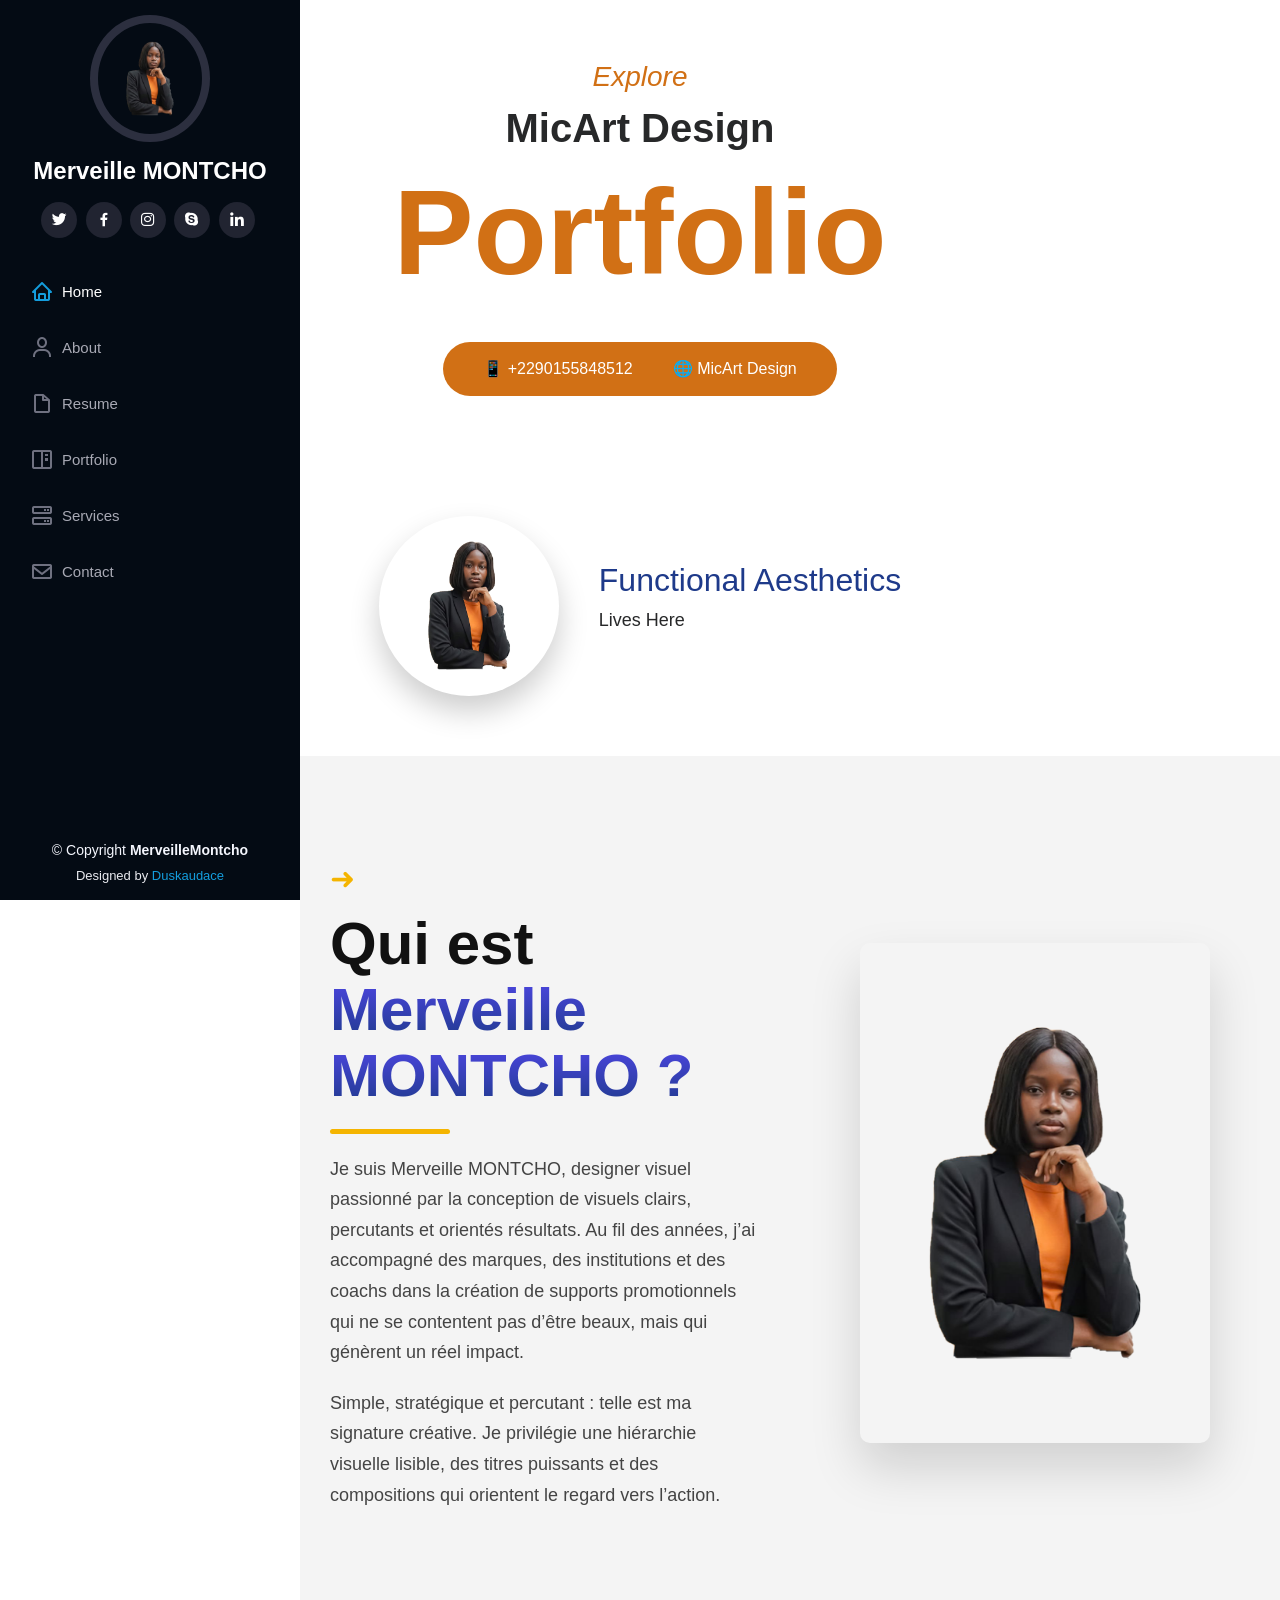
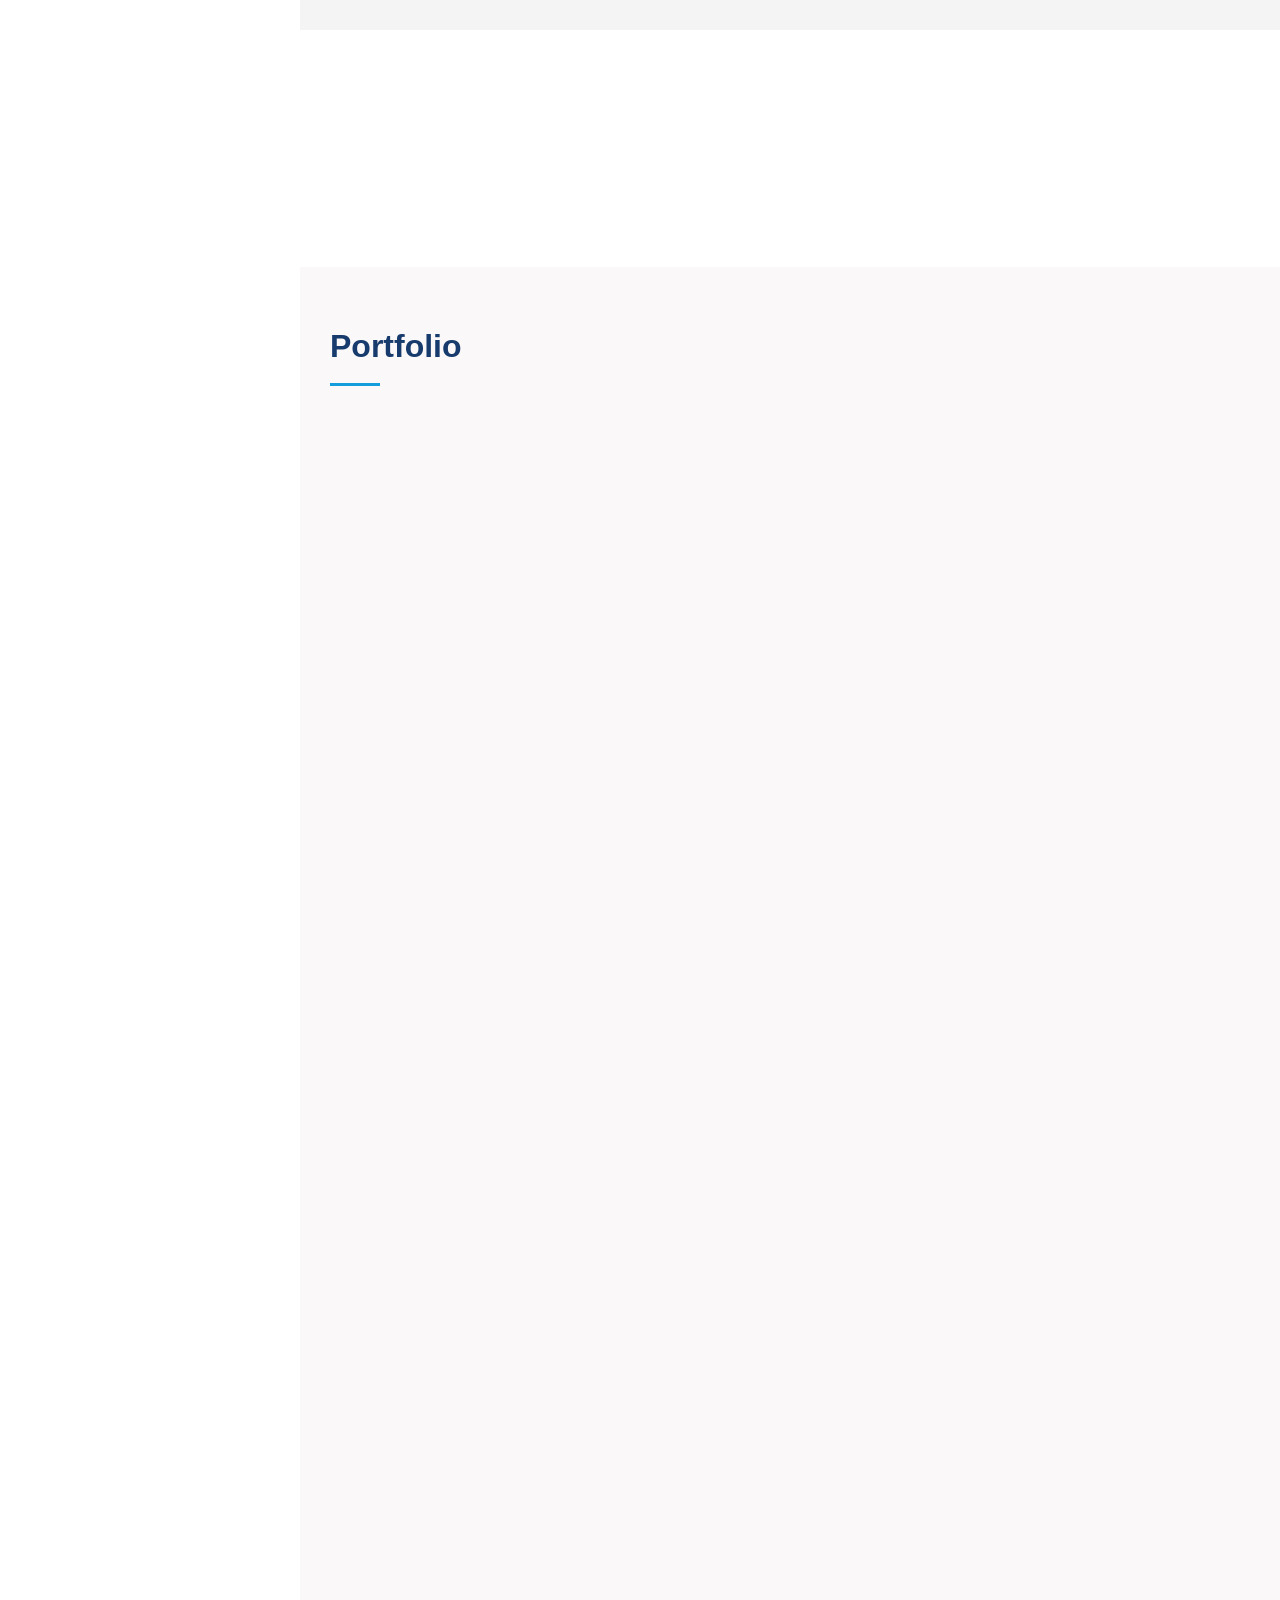
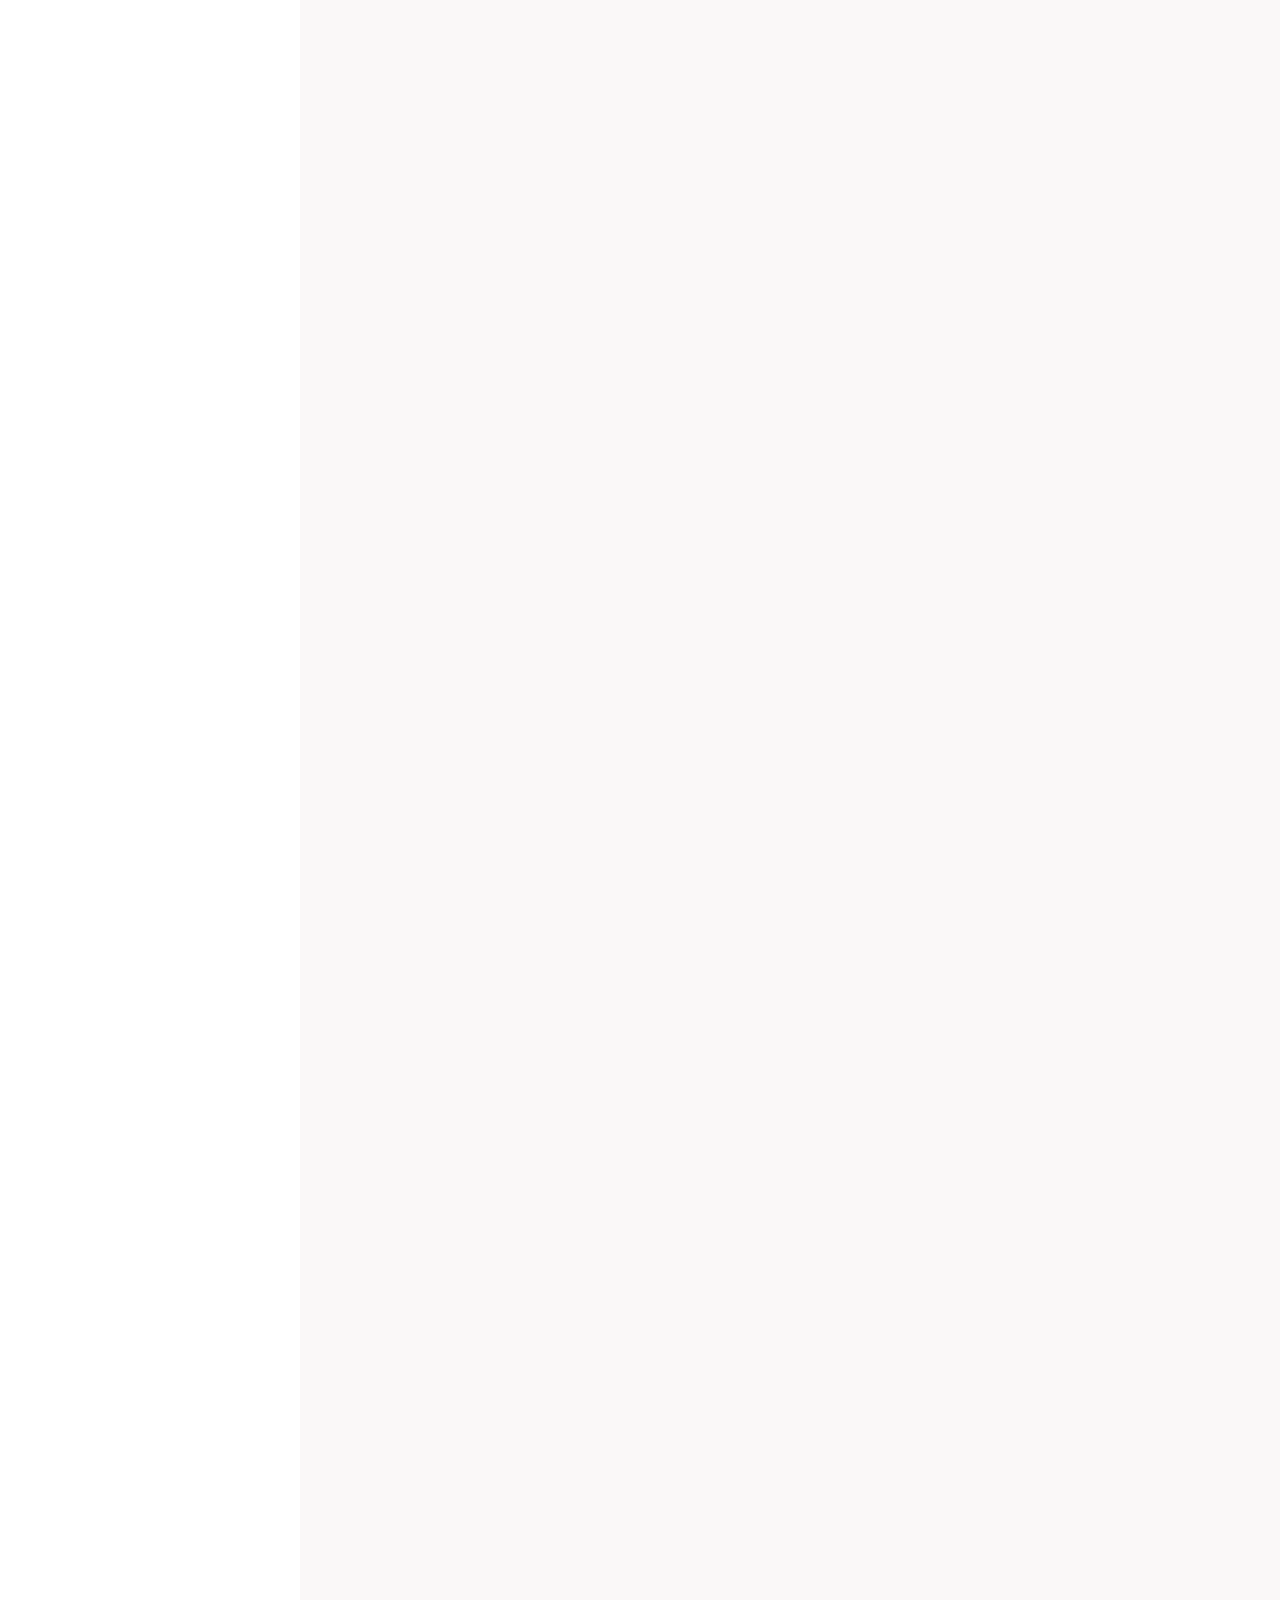
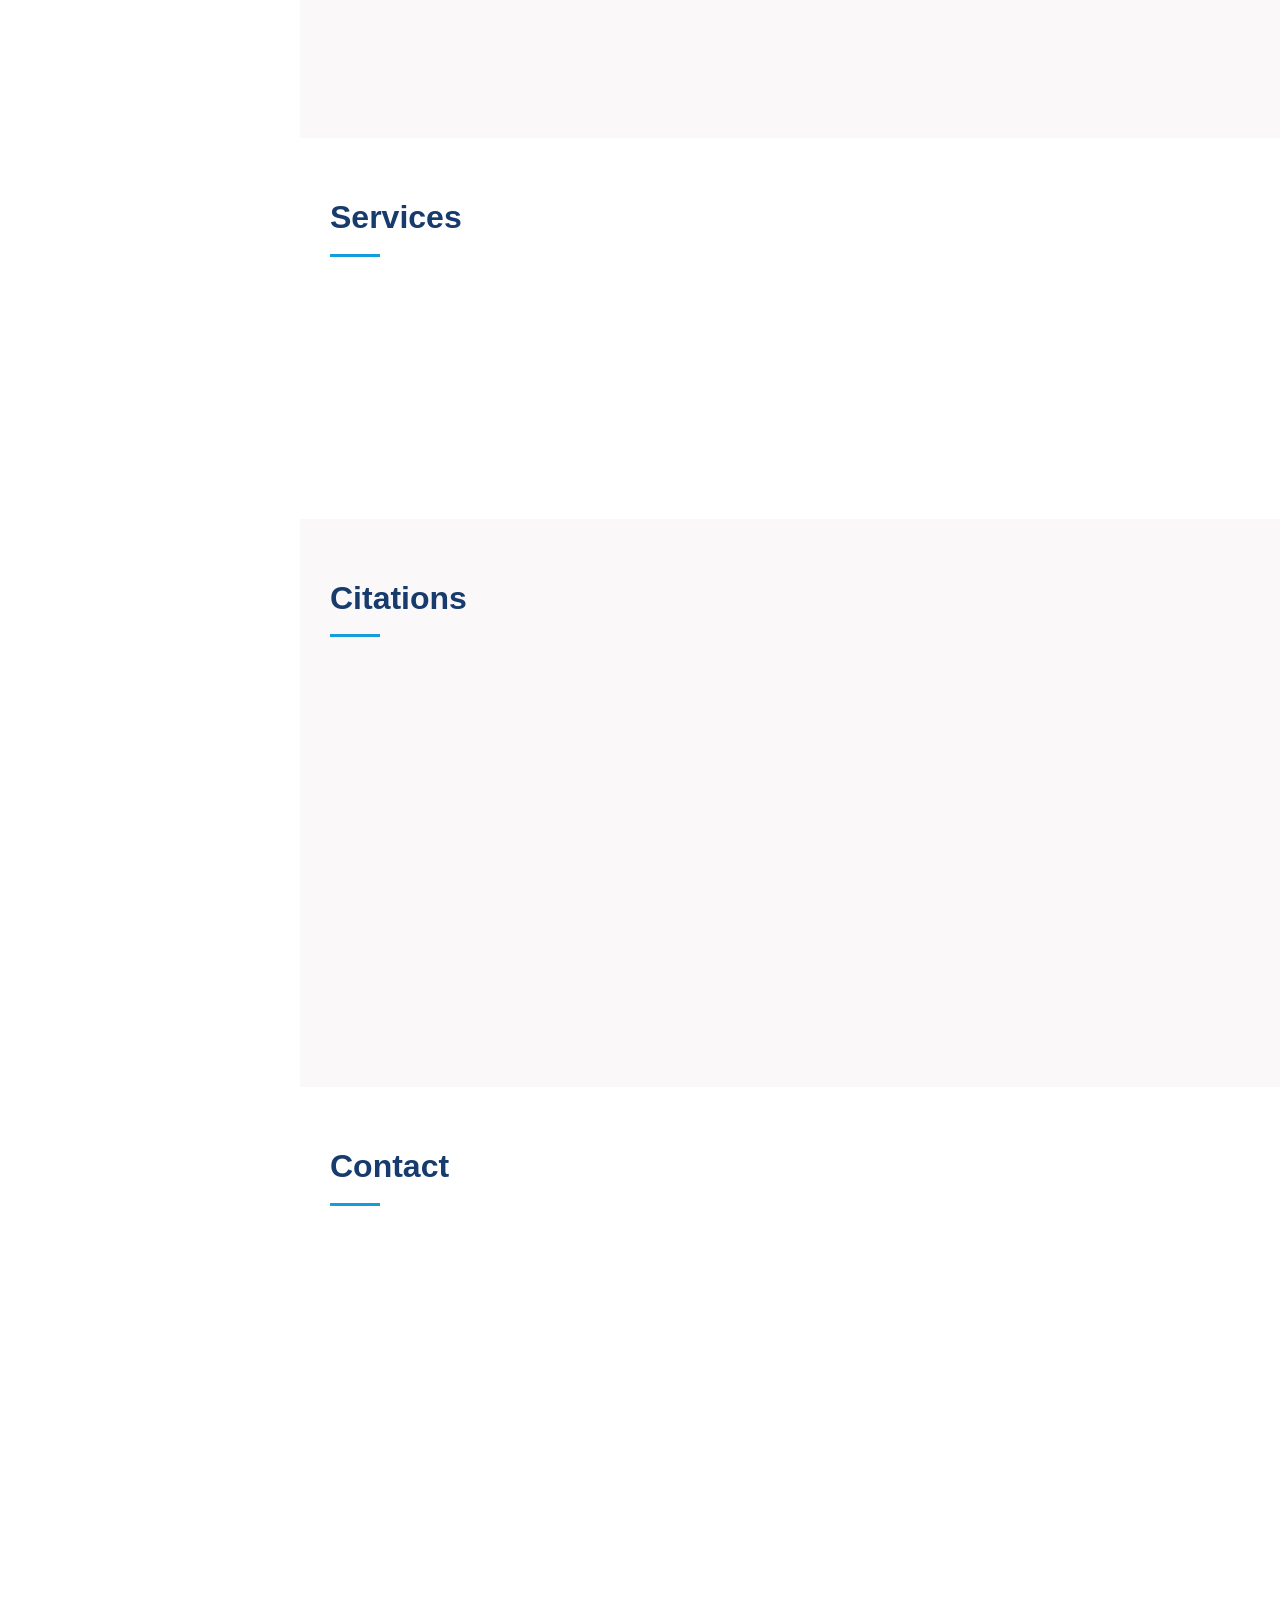
==== commit 5f10e224: "mise a jour du site en site entreprise" ====
--- a/index.html
+++ b/index.html
@@ -38,7 +38,7 @@
     <div class="d-flex flex-column">
 
       <div class="profile">
-        <img src="assets/img/im1.jpg" alt="" class="img-fluid rounded-circle">
+        <img src="assets/img/titipe.png" alt="" class="img-fluid rounded-circle">
         <h1 class="text-light"><a href="index.html">Merveille MONTCHO</a></h1>
         <div class="social-links mt-3 text-center">
           <a href="#" class="twitter"><i class="bx bxl-twitter"></i></a>
@@ -63,61 +63,114 @@
   </header><!-- End Header -->
 
   <!-- ======= Hero Section ======= -->
-  <section id="hero" class="d-flex flex-column justify-content-center align-items-center">
+  <!-- <section id="hero" class="d-flex flex-column justify-content-center align-items-center">
     <div class="hero-container" data-aos="fade-in">
       <h1>Merveille MONTCHO</h1>
       <p>Je suis <span class="typed" data-typed-items="Graphiste, Sérigraphe, Freelancer, Caligraphe"></span></p>
     </div>
-  </section><!-- End Hero -->
-
+  </section> -->
+  <!-- End Hero -->
+      <section class="hero">
+
+        <!-- Petit texte stylé -->
+        <h3 class="explore">Explore</h3>
+
+        <!-- Nom -->
+        <h2 class="brand">MicArt Design</h2>
+
+        <!-- Grand titre -->
+        <h1 class="portfoli">Portfolio</h1>
+
+
+        <!-- ===== CONTACT BAR ===== -->
+        <div class="contact-bar">
+
+            <!-- WhatsApp -->
+            <div class="contact-item">
+                📱 +2290155848512
+            </div>
+
+            <!-- Réseaux -->
+            <div class="contact-item">
+                🌐 MicArt Design
+            </div>
+
+        </div>
+
+      </section>
+
+    <!-- ================= PROFILE SECTION ================= -->
+    <section class="profile-section">
+
+        <!-- Cercle image profil -->
+        <div class="profile-image">
+
+            <!-- PLACE POUR TON IMAGE -->
+            <!-- Remplace profile.jpg par ton image -->
+            <img src="assets/img/titipe.png" alt="Profile Image">
+
+        </div>
+
+        <!-- Texte à droite -->
+        <div class="profile-text">
+            <h2>Functional Aesthetics</h2>
+            <p>Lives Here</p>
+        </div>
+
+    </section>
   <main id="main">
 
     <!-- ======= About Section ======= -->
-    <section id="about" class="about">
+    <!-- ======= About Section Modern ======= -->
+    <section id="about-modern" class="about-modern">
+    
       <div class="container">
-
-        <div class="section-title">
-          <h2>About</h2>
-          <p>J'ai une passion et une dévosion pour mon travail, comme on le dit si bien, "C'est a la sueur de notre frond qu'on gagne l'argent"</p>
-        </div>
-
-        <div class="row">
-          <div class="col-lg-4" data-aos="fade-right">
-            <img src="assets/img/im1.jpg" class="img-fluid" alt="">
-          </div>
-          <div class="col-lg-8 pt-4 pt-lg-0 content" data-aos="fade-left">
-            <h3>Designer &amp; Sérigraphe &amp; Caligraphe.</h3>
-            <p class="fst-italic">
-              <!-- Lorem ipsum dolor sit amet, consectetur adipiscing elit, sed do eiusmod tempor incididunt ut labore et dolore
-              magna aliqua. -->
+    
+        <div class="about-wrapper">
+    
+          <!-- ===== TEXTE GAUCHE ===== -->
+          <div class="about-text">
+    
+            <!-- Petit icone décoratif -->
+            <div class="about-arrow">➜</div>
+    
+            <!-- Grand titre -->
+            <h1 class="about-title">
+              Qui est <br>
+              <span>Merveille MONTCHO ?</span>
+            </h1>
+    
+            <!-- Ligne décorative -->
+            <div class="about-line"></div>
+    
+            <!-- Description -->
+            <p>
+              Je suis Merveille MONTCHO, designer visuel passionné par la conception de visuels clairs, percutants et orientés résultats.
+Au fil des années, j’ai accompagné des marques, des institutions et des coachs dans la création de supports promotionnels qui ne se contentent pas d’être beaux, mais qui génèrent un réel impact.
             </p>
-            <div class="row">
-              <div class="col-lg-6">
-                <ul>
-                  <li><i class="bi bi-chevron-right"></i> <strong>Birthday:</strong> <span>18 juin 2000</span></li>
-                  <!-- <li><i class="bi bi-chevron-right"></i> <strong>Website:</strong> <span>www.example.com</span></li> -->
-                  <li><i class="bi bi-chevron-right"></i> <strong>Phone:</strong> <span>+229 69376127</span></li>
-                  <li><i class="bi bi-chevron-right"></i> <strong>City:</strong> <span>Cotonou, BENIN</span></li>
-                </ul>
-              </div>
-              <div class="col-lg-6">
-                <ul>
-                  <!-- <li><i class="bi bi-chevron-right"></i> <strong>Age:</strong> <span>30</span></li> -->
-                  <li><i class="bi bi-chevron-right"></i> <strong>Degree:</strong> <span>Licence 3</span></li>
-                  <li><i class="bi bi-chevron-right"></i> <strong>PhEmailone:</strong> <span>merveillemontcho@gmail.com</span></li>
-                  <li><i class="bi bi-chevron-right"></i> <strong>Freelance:</strong> <span>Disponible</span></li>
-                </ul>
-              </div>
-            </div>
+    
             <p>
-              <!-- Officiis eligendi itaque labore et dolorum mollitia officiis optio vero. Quisquam sunt adipisci omnis et ut. Nulla accusantium dolor incidunt officia tempore. Et eius omnis.
-              Cupiditate ut dicta maxime officiis quidem quia. Sed et consectetur qui quia repellendus itaque neque. Aliquid amet quidem ut quaerat cupiditate. Ab et eum qui repellendus omnis culpa magni laudantium dolores. -->
+              Simple, stratégique et percutant : telle est ma signature créative.
+Je privilégie une hiérarchie visuelle lisible, des titres puissants et des compositions qui orientent le regard vers l’action.
             </p>
-          </div>
-        </div>
-
-      </div>
-    </section><!-- End About Section -->
+    
+          </div>
+    
+    
+          <!-- ===== IMAGE DROITE ===== -->
+          <div class="about-image">
+    
+            <!-- REMPLACE l'image ici -->
+            <img src="assets/img/titipe.png" alt="Profile Image">
+    
+          </div>
+    
+        </div>
+    
+      </div>
+    
+    </section>
+    <!-- End About Section -->
 
     <!-- ======= Facts Section ======= -->
     <section id="facts" class="facts">
@@ -167,137 +220,6 @@
       </div>
     </section><!-- End Facts Section -->
 
-    <!-- ======= Skills Section ======= -->
-    <section id="skills" class="skills section-bg">
-      <div class="container">
-
-        <div class="section-title">
-          <h2>Skills</h2>
-          <!-- <p>Magnam dolores commodi suscipit. Necessitatibus eius consequatur ex aliquid fuga eum quidem. Sit sint consectetur velit. Quisquam quos quisquam cupiditate. Et nemo qui impedit suscipit alias ea. Quia fugiat sit in iste officiis commodi quidem hic quas.</p> -->
-        </div>
-
-        <div class="row skills-content">
-
-          <div class="col-lg-6" data-aos="fade-up">
-
-            <div class="progress">
-              <span class="skill">Photoshop <i class="val">60%</i></span>
-              <div class="progress-bar-wrap">
-                <div class="progress-bar" role="progressbar" aria-valuenow="60" aria-valuemin="0" aria-valuemax="60"></div>
-              </div>
-            </div>
-
-            <div class="progress">
-              <span class="skill">Indesign <i class="val">63%</i></span>
-              <div class="progress-bar-wrap">
-                <div class="progress-bar" role="progressbar" aria-valuenow="63" aria-valuemin="0" aria-valuemax="63"></div>
-              </div>
-            </div>
-
-            <div class="progress">
-              <span class="skill">Illustrtor <i class="val">55%</i></span>
-              <div class="progress-bar-wrap">
-                <div class="progress-bar" role="progressbar" aria-valuenow="55" aria-valuemin="0" aria-valuemax="55"></div>
-              </div>
-            </div>
-
-          </div>
-
-          <div class="col-lg-6" data-aos="fade-up" data-aos-delay="100">
-
-            <!-- <div class="progress">
-              <span class="skill">PHP <i class="val">80%</i></span>
-              <div class="progress-bar-wrap">
-                <div class="progress-bar" role="progressbar" aria-valuenow="80" aria-valuemin="0" aria-valuemax="100"></div>
-              </div>
-            </div>
-
-            <div class="progress">
-              <span class="skill">WordPress/CMS <i class="val">90%</i></span>
-              <div class="progress-bar-wrap">
-                <div class="progress-bar" role="progressbar" aria-valuenow="90" aria-valuemin="0" aria-valuemax="100"></div>
-              </div>
-            </div>
-
-            <div class="progress">
-              <span class="skill">Photoshop <i class="val">55%</i></span>
-              <div class="progress-bar-wrap">
-                <div class="progress-bar" role="progressbar" aria-valuenow="55" aria-valuemin="0" aria-valuemax="100"></div>
-              </div>
-            </div> -->
-
-          </div>
-
-        </div>
-
-      </div>
-    </section><!-- End Skills Section -->
-
-    <!-- ======= Resume Section ======= -->
-    <section id="resume" class="resume">
-      <div class="container">
-
-        <div class="section-title">
-          <h2>Resume</h2>
-          <!-- <p>Magnam dolores commodi suscipit. Necessitatibus eius consequatur ex aliquid fuga eum quidem. Sit sint consectetur velit. Quisquam quos quisquam cupiditate. Et nemo qui impedit suscipit alias ea. Quia fugiat sit in iste officiis commodi quidem hic quas.</p> -->
-        </div>
-
-        <div class="row">
-          <div class="col-lg-6" data-aos="fade-up">
-            <h3 class="resume-title">Sumary</h3>
-            <div class="resume-item pb-0">
-              <h4>Merveille MONTCHO</h4>
-              <!-- <p><em>Innovative and deadline-driven Graphic Designer with 3+ years of experience designing and developing user-centered digital/print marketing material from initial concept to final, polished deliverable.</em></p> -->
-              <ul>
-                <!-- <li>Portland par 127,Orlando, FL</li> -->
-                <li>(229) 69376127</li>
-                <li>merveillemontcho@gmail.com</li>
-              </ul>
-            </div>
-
-            <!-- <h3 class="resume-title">Education</h3>
-            <div class="resume-item">
-              <h4>Master of Fine Arts &amp; Graphic Design</h4>
-              <h5>2015 - 2016</h5>
-              <p><em>Rochester Institute of Technology, Rochester, NY</em></p>
-              <p>Qui deserunt veniam. Et sed aliquam labore tempore sed quisquam iusto autem sit. Ea vero voluptatum qui ut dignissimos deleniti nerada porti sand markend</p>
-            </div>
-            <div class="resume-item">
-              <h4>Bachelor of Fine Arts &amp; Graphic Design</h4>
-              <h5>2010 - 2014</h5>
-              <p><em>Rochester Institute of Technology, Rochester, NY</em></p>
-              <p>Quia nobis sequi est occaecati aut. Repudiandae et iusto quae reiciendis et quis Eius vel ratione eius unde vitae rerum voluptates asperiores voluptatem Earum molestiae consequatur neque etlon sader mart dila</p>
-            </div> -->
-          </div>
-          <!-- <div class="col-lg-6" data-aos="fade-up" data-aos-delay="100">
-            <h3 class="resume-title">Professional Experience</h3>
-            <div class="resume-item">
-              <h4>Senior graphic design specialist</h4>
-              <h5>2019 - Present</h5>
-              <p><em>Experion, New York, NY </em></p>
-              <ul>
-                <li>Lead in the design, development, and implementation of the graphic, layout, and production communication materials</li>
-                <li>Delegate tasks to the 7 members of the design team and provide counsel on all aspects of the project. </li>
-                <li>Supervise the assessment of all graphic materials in order to ensure quality and accuracy of the design</li>
-                <li>Oversee the efficient use of production project budgets ranging from $2,000 - $25,000</li>
-              </ul>
-            </div>
-            <div class="resume-item">
-              <h4>Graphic design specialist</h4>
-              <h5>2017 - 2018</h5>
-              <p><em>Stepping Stone Advertising, New York, NY</em></p>
-              <ul>
-                <li>Developed numerous marketing programs (logos, brochures,infographics, presentations, and advertisements).</li>
-                <li>Managed up to 5 projects or tasks at a given time while under pressure</li>
-                <li>Recommended and consulted with clients on the most appropriate graphic design</li>
-                <li>Created 4+ design presentations and proposals a month for clients and account managers</li>
-              </ul>
-            </div>
-          </div> -->
-        </div>
-
-      </div>
-    </section><!-- End Resume Section -->
 
     <!-- ======= Portfolio Section ======= -->
     <section id="portfolio" class="portfolio section-bg">
@@ -315,6 +237,7 @@
               <li data-filter=".filter-app">Enseigne</li>
               <li data-filter=".filter-card">Affiche</li>
               <li data-filter=".filter-web">Inpression</li>
+              <li data-filter=".filter-web2">Flyers</li>
             </ul>
           </div>
         </div>
@@ -326,37 +249,37 @@
               <img src="assets/img/portfolio/mervo1.jpg" class="img-fluid" alt="">
               <div class="portfolio-links">
                 <a href="assets/img/portfolio/mervo1.jpg" data-gallery="portfolioGallery" class="portfolio-lightbox" title="see"><i class="bx bx-plus"></i></a>
-                <a href="#" title="More Details"><i class="bx bx-link"></i></a>
+                
+              </div>
+            </div>
+          </div>
+
+          <div class="col-lg-4 col-md-6 portfolio-item filter-app">
+            <div class="portfolio-wrap">
+              <img src="assets/img/portfolio/mervo2.jpg" class="img-fluid" alt="">
+              <div class="portfolio-links">
+                <a href="assets/img/portfolio/mervo2.jpg" data-gallery="portfolioGallery" class="portfolio-lightbox" title="see"><i class="bx bx-plus"></i></a>
+                
+              </div>
+            </div>
+          </div>
+
+          <div class="col-lg-4 col-md-6 portfolio-item filter-app">
+            <div class="portfolio-wrap">
+              <img src="assets/img/portfolio/mervo3.jpg" class="img-fluid" alt="">
+              <div class="portfolio-links">
+                <a href="assets/img/portfolio/mervo3.jpg" data-gallery="portfolioGallery" class="portfolio-lightbox" title="see"><i class="bx bx-plus"></i></a>
+                
               </div>
             </div>
           </div>
 
           <div class="col-lg-4 col-md-6 portfolio-item filter-web">
             <div class="portfolio-wrap">
-              <img src="assets/img/portfolio/mervo2.jpg" class="img-fluid" alt="">
-              <div class="portfolio-links">
-                <a href="assets/img/portfolio/mervo2.jpg" data-gallery="portfolioGallery" class="portfolio-lightbox" title=see"><i class="bx bx-plus"></i></a>
-                <a href="#" title="More Details"><i class="bx bx-link"></i></a>
-              </div>
-            </div>
-          </div>
-
-          <div class="col-lg-4 col-md-6 portfolio-item filter-app">
-            <div class="portfolio-wrap">
-              <img src="assets/img/portfolio/mervo3.jpg" class="img-fluid" alt="">
-              <div class="portfolio-links">
-                <a href="assets/img/portfolio/mervo3.jpg" data-gallery="portfolioGallery" class="portfolio-lightbox" title="see"><i class="bx bx-plus"></i></a>
-                <a href="#" title="More Details"><i class="bx bx-link"></i></a>
-              </div>
-            </div>
-          </div>
-
-          <div class="col-lg-4 col-md-6 portfolio-item filter-card">
-            <div class="portfolio-wrap">
               <img src="assets/img/portfolio/mervo4.jpg" class="img-fluid" alt="">
               <div class="portfolio-links">
-                <a href="assets/img/portfolio/mervo4.jpg" data-gallery="portfolioGallery" class="portfolio-lightbox" title="see"><i class="bx bx-plus"></i></a>
-                <a href="#" title="More Details"><i class="bx bx-link"></i></a>
+                <a href="assets/img/portfolio/mervo4.jpg" data-gallery="portfolioGallery" class="portfolio-lightbox" title="maillot"><i class="bx bx-plus"></i></a>
+                
               </div>
             </div>
           </div>
@@ -365,53 +288,166 @@
             <div class="portfolio-wrap">
               <img src="assets/img/portfolio/mervo5.jpg" class="img-fluid" alt="">
               <div class="portfolio-links">
-                <a href="assets/img/portfolio/mervo5.jpg" data-gallery="portfolioGallery" class="portfolio-lightbox" title="see"><i class="bx bx-plus"></i></a>
-                <a href="#" title="More Details"><i class="bx bx-link"></i></a>
-              </div>
-            </div>
-          </div>
-
-          <div class="col-lg-4 col-md-6 portfolio-item filter-app">
-            <div class="portfolio-wrap">
-              <img src="assets/img/portfolio/portfolio-6.jpg" class="img-fluid" alt="">
-              <div class="portfolio-links">
-                <a href="assets/img/portfolio/portfolio-6.jpg" data-gallery="portfolioGallery" class="portfolio-lightbox" title="App 3"><i class="bx bx-plus"></i></a>
-                <a href="portfolio-details.html" title="More Details"><i class="bx bx-link"></i></a>
-              </div>
-            </div>
-          </div>
+                <a href="assets/img/portfolio/mervo5.jpg" data-gallery="portfolioGallery" class="portfolio-lightbox" title="gillet"><i class="bx bx-plus"></i></a>
+                
+              </div>
+            </div>
+          </div>
+
 
           <div class="col-lg-4 col-md-6 portfolio-item filter-card">
             <div class="portfolio-wrap">
               <img src="assets/img/portfolio/portfolio-7.jpg" class="img-fluid" alt="">
               <div class="portfolio-links">
                 <a href="assets/img/portfolio/portfolio-7.jpg" data-gallery="portfolioGallery" class="portfolio-lightbox" title="Card 1"><i class="bx bx-plus"></i></a>
-                <a href="portfolio-details.html" title="More Details"><i class="bx bx-link"></i></a>
-              </div>
-            </div>
-          </div>
-
-          <div class="col-lg-4 col-md-6 portfolio-item filter-card">
-            <div class="portfolio-wrap">
-              <img src="assets/img/portfolio/portfolio-8.jpg" class="img-fluid" alt="">
-              <div class="portfolio-links">
-                <a href="assets/img/portfolio/portfolio-8.jpg" data-gallery="portfolioGallery" class="portfolio-lightbox" title="Card 3"><i class="bx bx-plus"></i></a>
-                <a href="portfolio-details.html" title="More Details"><i class="bx bx-link"></i></a>
-              </div>
-            </div>
-          </div>
-
-          <div class="col-lg-4 col-md-6 portfolio-item filter-web">
-            <div class="portfolio-wrap">
-              <img src="assets/img/portfolio/portfolio-9.jpg" class="img-fluid" alt="">
-              <div class="portfolio-links">
-                <a href="assets/img/portfolio/portfolio-9.jpg" data-gallery="portfolioGallery" class="portfolio-lightbox" title="Web 3"><i class="bx bx-plus"></i></a>
-                <a href="portfolio-details.html" title="More Details"><i class="bx bx-link"></i></a>
-              </div>
-            </div>
-          </div>
-
-        </div>
+                
+              </div>
+            </div>
+          </div>
+
+          <div class="col-lg-4 col-md-6 portfolio-item filter-card">
+            <div class="portfolio-wrap">
+              <img src="assets/img/a1.jpg" class="img-fluid" alt="">
+              <div class="portfolio-links">
+                <a href="assets/img/a1.jpg" data-gallery="portfolioGallery" class="portfolio-lightbox" title="Card 1"><i class="bx bx-plus"></i></a>
+                
+              </div>
+            </div>
+          </div>
+
+          <div class="col-lg-4 col-md-6 portfolio-item filter-card">
+            <div class="portfolio-wrap">
+              <img src="assets/img/a2.jpg" class="img-fluid" alt="">
+              <div class="portfolio-links">
+                <a href="assets/img/a2.jpg" data-gallery="portfolioGallery" class="portfolio-lightbox" title="Card 1"><i class="bx bx-plus"></i></a>
+                
+              </div>
+            </div>
+          </div>
+
+          <div class="col-lg-4 col-md-6 portfolio-item filter-card">
+            <div class="portfolio-wrap">
+              <img src="assets/img/a3.jpg" class="img-fluid" alt="">
+              <div class="portfolio-links">
+                <a href="assets/img/a3.jpg" data-gallery="portfolioGallery" class="portfolio-lightbox" title="Card 1"><i class="bx bx-plus"></i></a>
+                
+              </div>
+            </div>
+          </div>
+
+          <div class="col-lg-4 col-md-6 portfolio-item filter-card">
+            <div class="portfolio-wrap">
+              <img src="assets/img/a4.jpg" class="img-fluid" alt="">
+              <div class="portfolio-links">
+                <a href="assets/img/a4.jpg" data-gallery="portfolioGallery" class="portfolio-lightbox" title="Card 1"><i class="bx bx-plus"></i></a>
+                
+              </div>
+            </div>
+          </div>
+
+          <div class="col-lg-4 col-md-6 portfolio-item filter-card">
+            <div class="portfolio-wrap">
+              <img src="assets/img/a5.jpg" class="img-fluid" alt="">
+              <div class="portfolio-links">
+                <a href="assets/img/a5.jpg" data-gallery="portfolioGallery" class="portfolio-lightbox" title="Card 1"><i class="bx bx-plus"></i></a>
+                
+              </div>
+            </div>
+          </div>
+
+          <div class="col-lg-4 col-md-6 portfolio-item filter-card">
+            <div class="portfolio-wrap">
+              <img src="assets/img/a6.jpg" class="img-fluid" alt="">
+              <div class="portfolio-links">
+                <a href="assets/img/a6.jpg" data-gallery="portfolioGallery" class="portfolio-lightbox" title="Card 1"><i class="bx bx-plus"></i></a>
+                
+              </div>
+            </div>
+          </div>
+
+          <div class="col-lg-4 col-md-6 portfolio-item filter-card">
+            <div class="portfolio-wrap">
+              <img src="assets/img/a7.png" class="img-fluid" alt="">
+              <div class="portfolio-links">
+                <a href="assets/img/a7.png" data-gallery="portfolioGallery" class="portfolio-lightbox" title="Card 1"><i class="bx bx-plus"></i></a>
+                
+              </div>
+            </div>
+          </div>
+
+          <div class="col-lg-4 col-md-6 portfolio-item filter-card">
+            <div class="portfolio-wrap">
+              <img src="assets/img/a8.jpg" class="img-fluid" alt="">
+              <div class="portfolio-links">
+                <a href="assets/img/a8.jpg" data-gallery="portfolioGallery" class="portfolio-lightbox" title="Card 1"><i class="bx bx-plus"></i></a>
+                
+              </div>
+            </div>
+          </div>
+
+          <div class="col-lg-4 col-md-6 portfolio-item filter-card">
+            <div class="portfolio-wrap">
+              <img src="assets/img/a9.jpg" class="img-fluid" alt="">
+              <div class="portfolio-links">
+                <a href="assets/img/a9.jpg" data-gallery="portfolioGallery" class="portfolio-lightbox" title="Card 1"><i class="bx bx-plus"></i></a>
+                
+              </div>
+            </div>
+          </div>
+
+          <div class="col-lg-4 col-md-6 portfolio-item filter-web2">
+            <div class="portfolio-wrap">
+              <img src="assets/img/f1.jpg" class="img-fluid" alt="">
+              <div class="portfolio-links">
+                <a href="assets/img/f1.jpg" data-gallery="portfolioGallery" class="portfolio-lightbox" title="Web 3"><i class="bx bx-plus"></i></a>
+                
+              </div>
+            </div>
+          </div>
+
+          <div class="col-lg-4 col-md-6 portfolio-item filter-web2">
+            <div class="portfolio-wrap">
+              <img src="assets/img/f2.jpg" class="img-fluid" alt="">
+              <div class="portfolio-links">
+                <a href="assets/img/f2.jpg" data-gallery="portfolioGallery" class="portfolio-lightbox" title="Web 3"><i class="bx bx-plus"></i></a>
+                
+              </div>
+            </div>
+          </div>
+
+          <div class="col-lg-4 col-md-6 portfolio-item filter-web2">
+            <div class="portfolio-wrap">
+              <img src="assets/img/f3.jpg" class="img-fluid" alt="">
+              <div class="portfolio-links">
+                <a href="assets/img/f3.jpg" data-gallery="portfolioGallery" class="portfolio-lightbox" title="Web 3"><i class="bx bx-plus"></i></a>
+                
+              </div>
+            </div>
+          </div>
+
+          <div class="col-lg-4 col-md-6 portfolio-item filter-web2">
+            <div class="portfolio-wrap">
+              <img src="assets/img/f4.jpg" class="img-fluid" alt="">
+              <div class="portfolio-links">
+                <a href="assets/img/f4.jpg" data-gallery="portfolioGallery" class="portfolio-lightbox" title="Web 3"><i class="bx bx-plus"></i></a>
+                
+              </div>
+            </div>
+          </div>
+
+          <div class="col-lg-4 col-md-6 portfolio-item filter-web2">
+            <div class="portfolio-wrap">
+              <img src="assets/img/f5.jpg" class="img-fluid" alt="">
+              <div class="portfolio-links">
+                <a href="assets/img/f5.jpg" data-gallery="portfolioGallery" class="portfolio-lightbox" title="Web 3"><i class="bx bx-plus"></i></a>
+                
+              </div>
+            </div>
+          </div>
+
+        </div>
+
+
 
       </div>
     </section><!-- End Portfolio Section -->
--- a/assets/css/style.css
+++ b/assets/css/style.css
@@ -1,4 +1,107 @@
-
+/* ================= HERO ================= */
+.hero {
+    text-align: center;
+    padding: 60px 20px;
+}
+
+/* Explore */
+.explore {
+    font-style: italic;
+    color: #d17015;
+    margin-bottom: 10px;
+}
+
+/* Brand */
+.brand {
+    font-size: 40px;
+    font-weight: 700;
+}
+
+/* Portfolio grand */
+.portfoli {
+    font-size: 120px;
+    font-weight: 800;
+    background: linear-gradient(180deg, #d17015, #d17015);
+    -webkit-background-clip: text;
+    -webkit-text-fill-color: transparent;
+}
+
+/* ================= CONTACT BAR ================= */
+.contact-bar {
+    margin-top: 30px;
+    display: inline-flex;
+    background: linear-gradient(90deg, #d17015, #d17015);
+    padding: 15px 40px;
+    border-radius: 40px;
+    color: white;
+    gap: 40px;
+}
+
+/* ================= PROFILE SECTION ================= */
+.profile-section {
+    display: flex;
+    justify-content: center;
+    align-items: center;
+    gap: 40px;
+    padding: 60px 20px;
+}
+
+/* Image cercle */
+.profile-image img {
+    width: 180px;
+    height: 180px;
+    border-radius: 50%;
+    object-fit: cover;
+    box-shadow: 0 15px 30px rgba(0,0,0,0.2);
+}
+
+/* Texte */
+.profile-text h2 {
+    font-size: 32px;
+    color: #1e3a8a;
+}
+
+.profile-text p {
+    font-size: 18px;
+}
+
+/* ================= RESPONSIVE ================= */
+
+/* Tablette */
+@media (max-width: 992px) {
+
+    .portfolio {
+        font-size: 80px;
+    }
+
+    .navbar {
+        padding: 20px 40px;
+    }
+}
+
+/* Mobile */
+@media (max-width: 768px) {
+
+    .navbar {
+        flex-direction: column;
+        gap: 20px;
+    }
+
+    .nav-links {
+        flex-direction: column;
+        gap: 15px;
+    }
+
+    .portfolio {
+        font-size: 60px;
+    }
+
+    .profile-section {
+        flex-direction: column;
+        text-align: center;
+    }
+
+}
 /*--------------------------------------------------------------
 # General
 --------------------------------------------------------------*/
@@ -305,7 +408,7 @@
 }
 
 .section-bg {
-  background: #f5f8fd;
+  background: #faf8f8;
 }
 
 .section-title {
@@ -336,10 +439,10 @@
   margin-bottom: 0;
 }
 
-/*--------------------------------------------------------------
+/* --------------------------------------------------------------
 # About
 --------------------------------------------------------------*/
-.about .content h3 {
+/* .about .content h3 {
   font-weight: 700;
   font-size: 26px;
   color: #173b6c;
@@ -369,7 +472,109 @@
 
 .about .content p:last-child {
   margin-bottom: 0;
-}
+} */
+
+/* ==========================================
+   ABOUT MODERN STYLE
+========================================== */
+
+.about-modern {
+  padding: 100px 0;
+  background: #f4f4f4;
+}
+
+/* Wrapper flex */
+.about-wrapper {
+  display: flex;
+  align-items: center;
+  justify-content: space-between;
+  gap: 60px;
+}
+
+/* ================= TEXTE ================= */
+
+.about-text {
+  flex: 1;
+}
+
+/* Petite flèche */
+.about-arrow {
+  font-size: 30px;
+  color: #f4b400;
+  margin-bottom: 10px;
+}
+
+/* Grand titre */
+.about-title {
+  font-size: 60px;
+  font-weight: 800;
+  line-height: 1.1;
+  color: #111;
+}
+
+/* Partie bleue dégradée */
+.about-title span {
+  background: linear-gradient(180deg, #4f46e5, #1e3a8a);
+  -webkit-background-clip: text;
+  -webkit-text-fill-color: transparent;
+}
+
+/* Ligne décorative */
+.about-line {
+  width: 120px;
+  height: 5px;
+  background: #f4b400;
+  margin: 20px 0;
+  border-radius: 10px;
+}
+
+/* Paragraphes */
+.about-text p {
+  font-size: 18px;
+  line-height: 1.7;
+  margin-bottom: 20px;
+  color: #444;
+}
+
+/* ================= IMAGE ================= */
+
+.about-image {
+  flex: 1;
+  display: flex;
+  justify-content: center;
+}
+
+.about-image img {
+  width: 350px;
+  height: 500px;
+  object-fit: cover;
+  border-radius: 10px;
+  box-shadow: 0 25px 50px rgba(0, 0, 0, 0.15);
+}
+/* ================= RESPONSIVE ================= */
+
+@media (max-width: 992px) {
+
+  .about-title {
+    font-size: 40px;
+  }
+
+  .about-wrapper {
+    flex-direction: column;
+    text-align: center;
+  }
+
+  .about-line {
+    margin: 20px auto;
+  }
+
+  .about-image img {
+    width: 280px;
+    height: auto;
+  }
+
+}
+
 
 /*--------------------------------------------------------------
 # Facts
@@ -526,13 +731,39 @@
 .portfolio .portfolio-item {
   margin-bottom: 30px;
 }
-
+/* Image */
+.portfolio-wrap img {
+  width: 100%;
+  border-radius: 20px;
+  transition: 0.5s;
+}
+
+/* Effet zoom */
+.portfolio-wrap:hover img {
+  transform: scale(1.08);
+}
+
+/* Overlay sombre premium */
+.portfolio-wrap::before {
+  content: "";
+  position: absolute;
+  inset: 0;
+  background: linear-gradient(180deg, rgba(0,0,0,0.1), rgba(0,0,0,0.6));
+  opacity: 0;
+  transition: 0.4s;
+  z-index: 1;
+}
+
+.portfolio-wrap:hover::before {
+  opacity: 1;
+}
 .portfolio #portfolio-flters {
   padding: 0;
   margin: 0 auto 35px auto;
   list-style: none;
   text-align: center;
-  background: #fff;
+  background: #f3efef;
+  color: #000;
   border-radius: 50px;
   padding: 2px 15px;
 }
@@ -545,14 +776,14 @@
   font-weight: 600;
   line-height: 1;
   text-transform: uppercase;
-  color: #272829;
+  color: #000;
   margin-bottom: 5px;
   transition: all 0.3s ease-in-out;
 }
 
 .portfolio #portfolio-flters li:hover,
 .portfolio #portfolio-flters li.filter-active {
-  color: #149ddd;
+  color: rgba(20, 157, 221, 0.75);
 }
 
 .portfolio #portfolio-flters li:last-child {
@@ -566,18 +797,6 @@
   z-index: 1;
 }
 
-.portfolio .portfolio-wrap::before {
-  content: "";
-  background: rgba(255, 255, 255, 0.5);
-  position: absolute;
-  left: 0;
-  right: 0;
-  top: 0;
-  bottom: 0;
-  transition: all ease-in-out 0.3s;
-  z-index: 2;
-  opacity: 0;
-}
 
 .portfolio .portfolio-wrap .portfolio-links {
   opacity: 1;
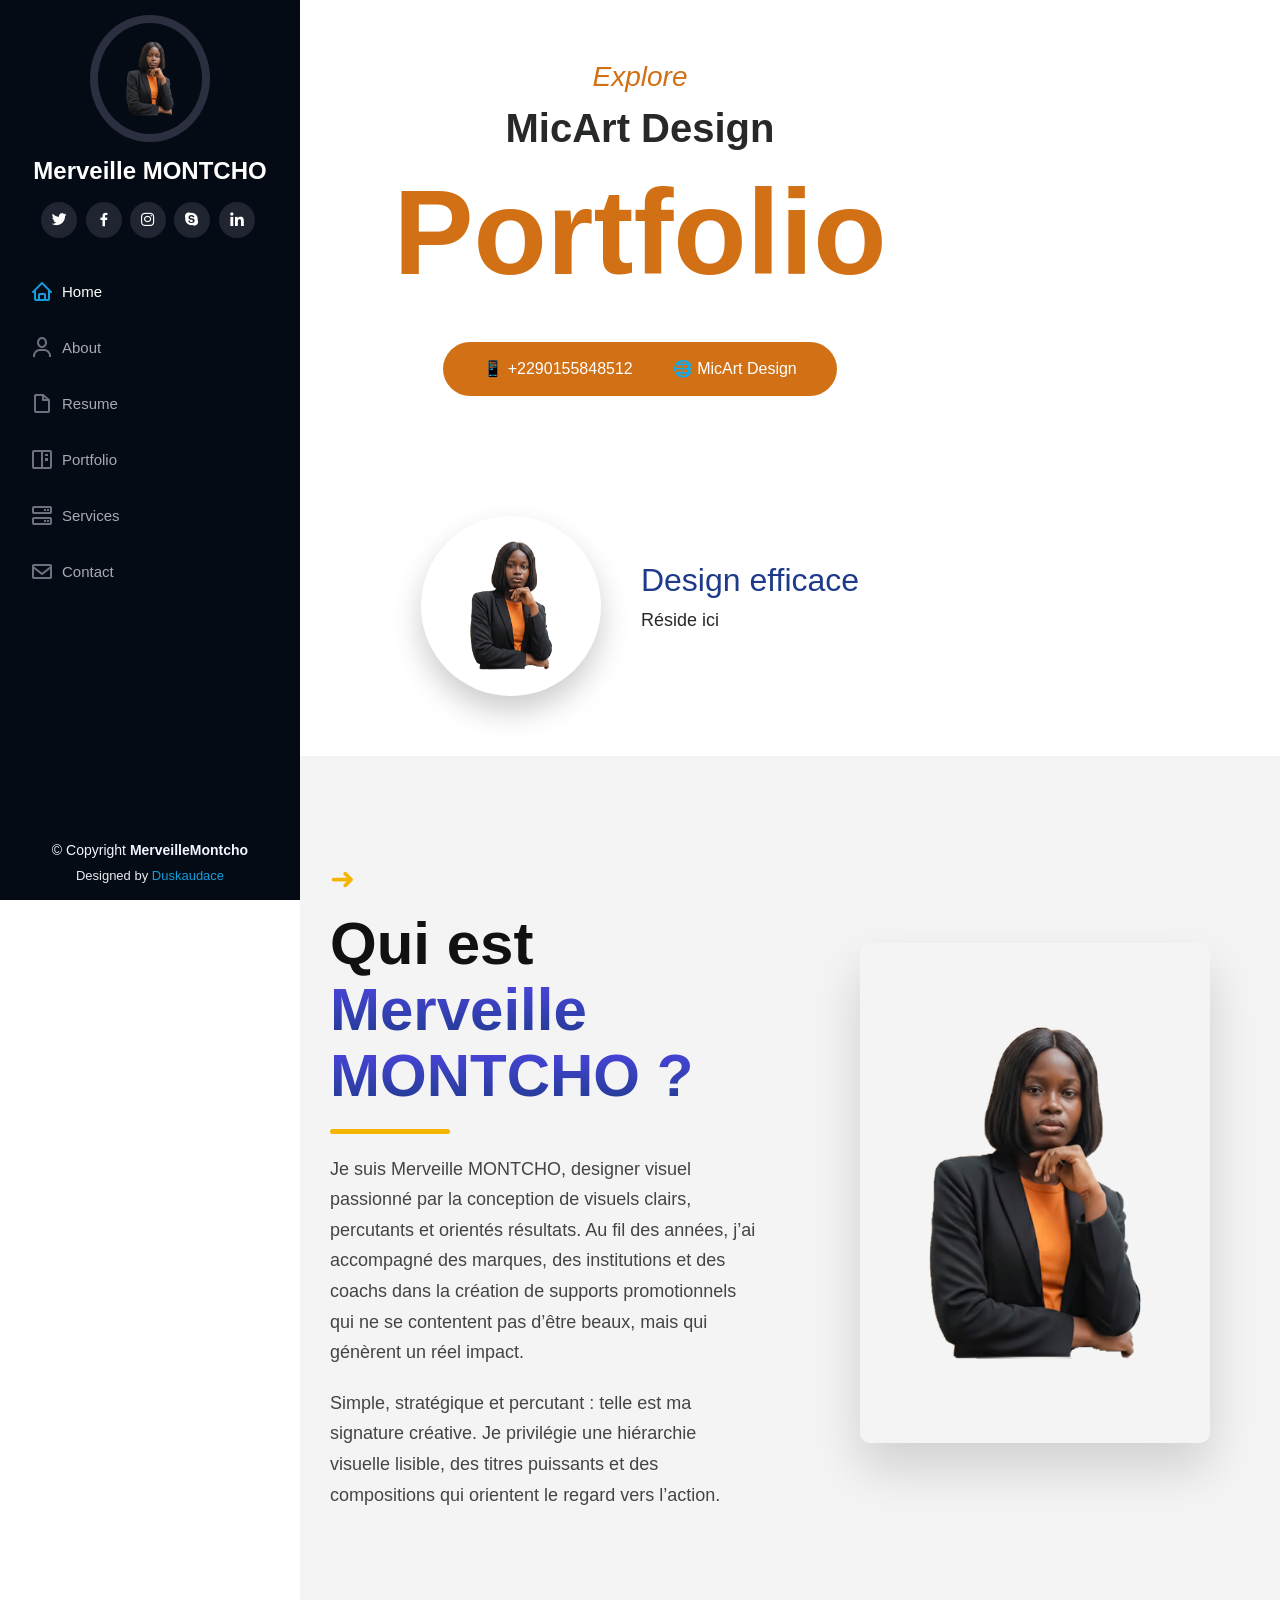
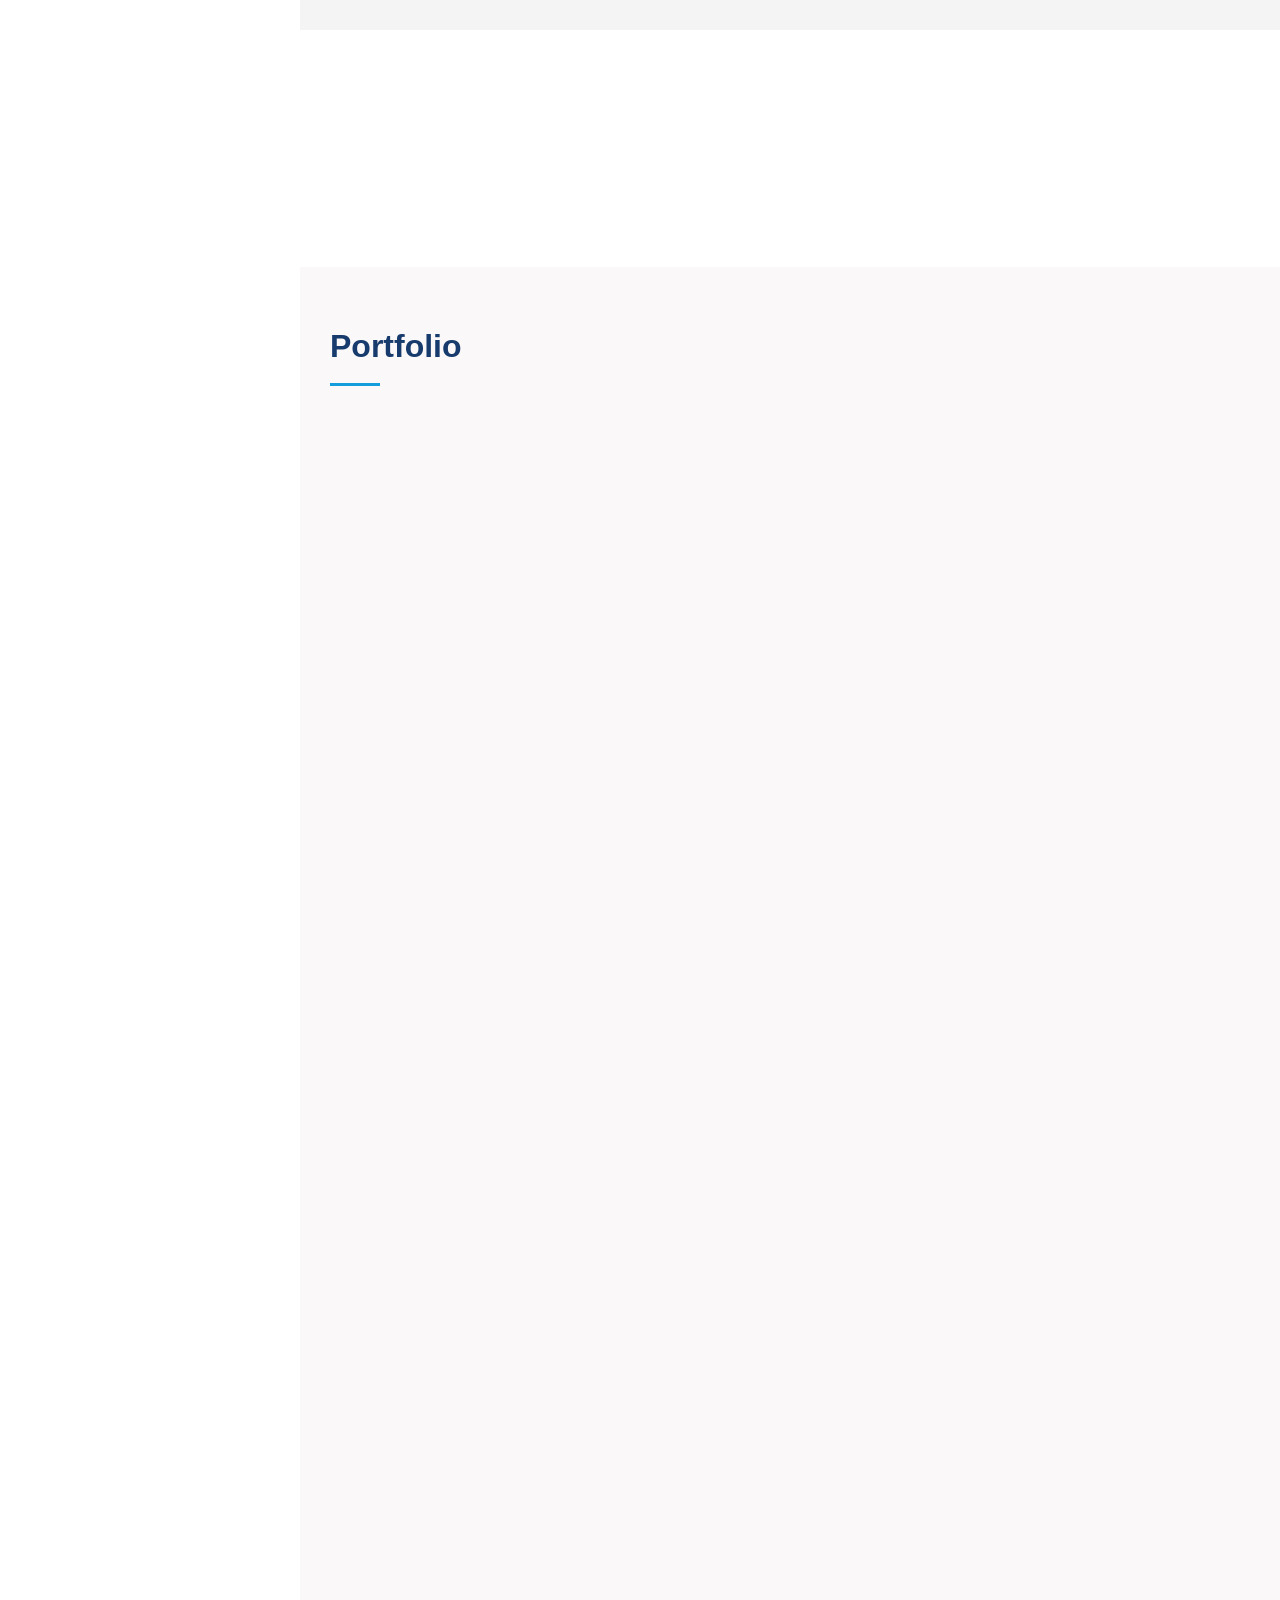
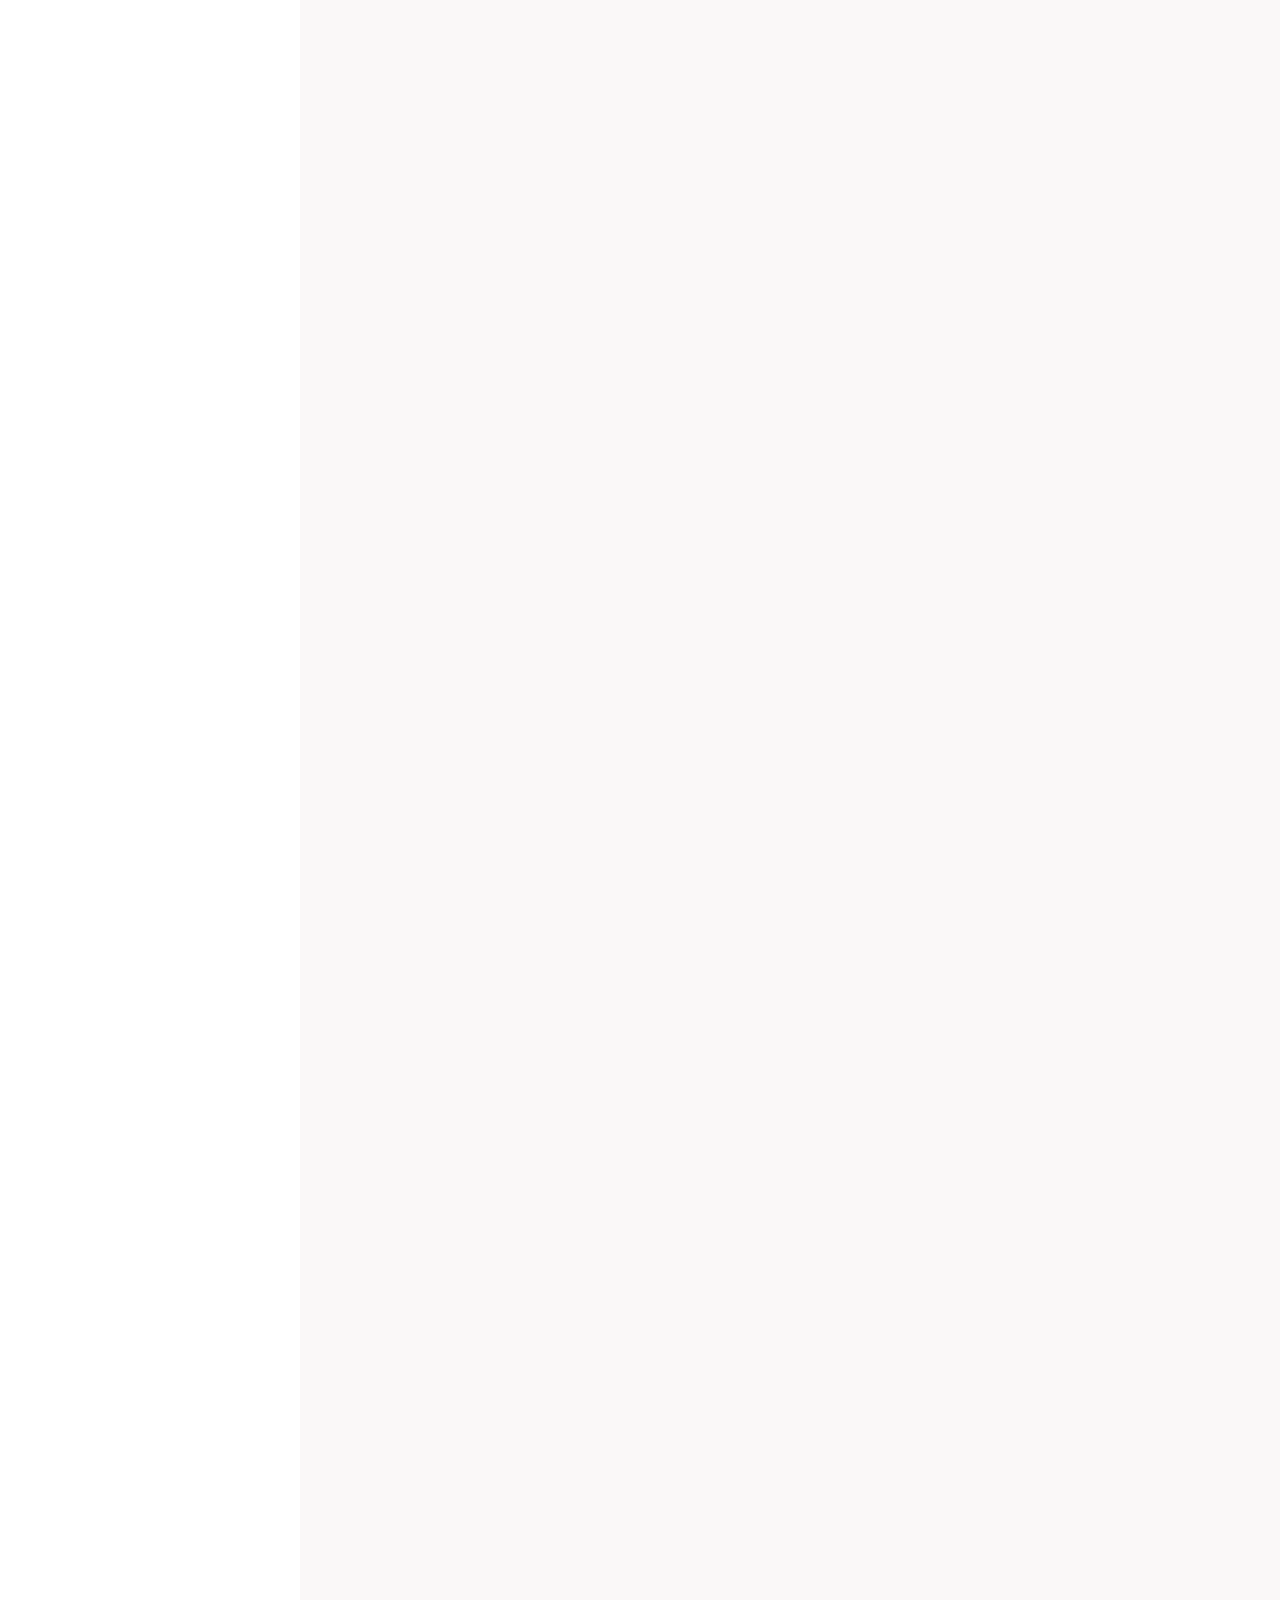
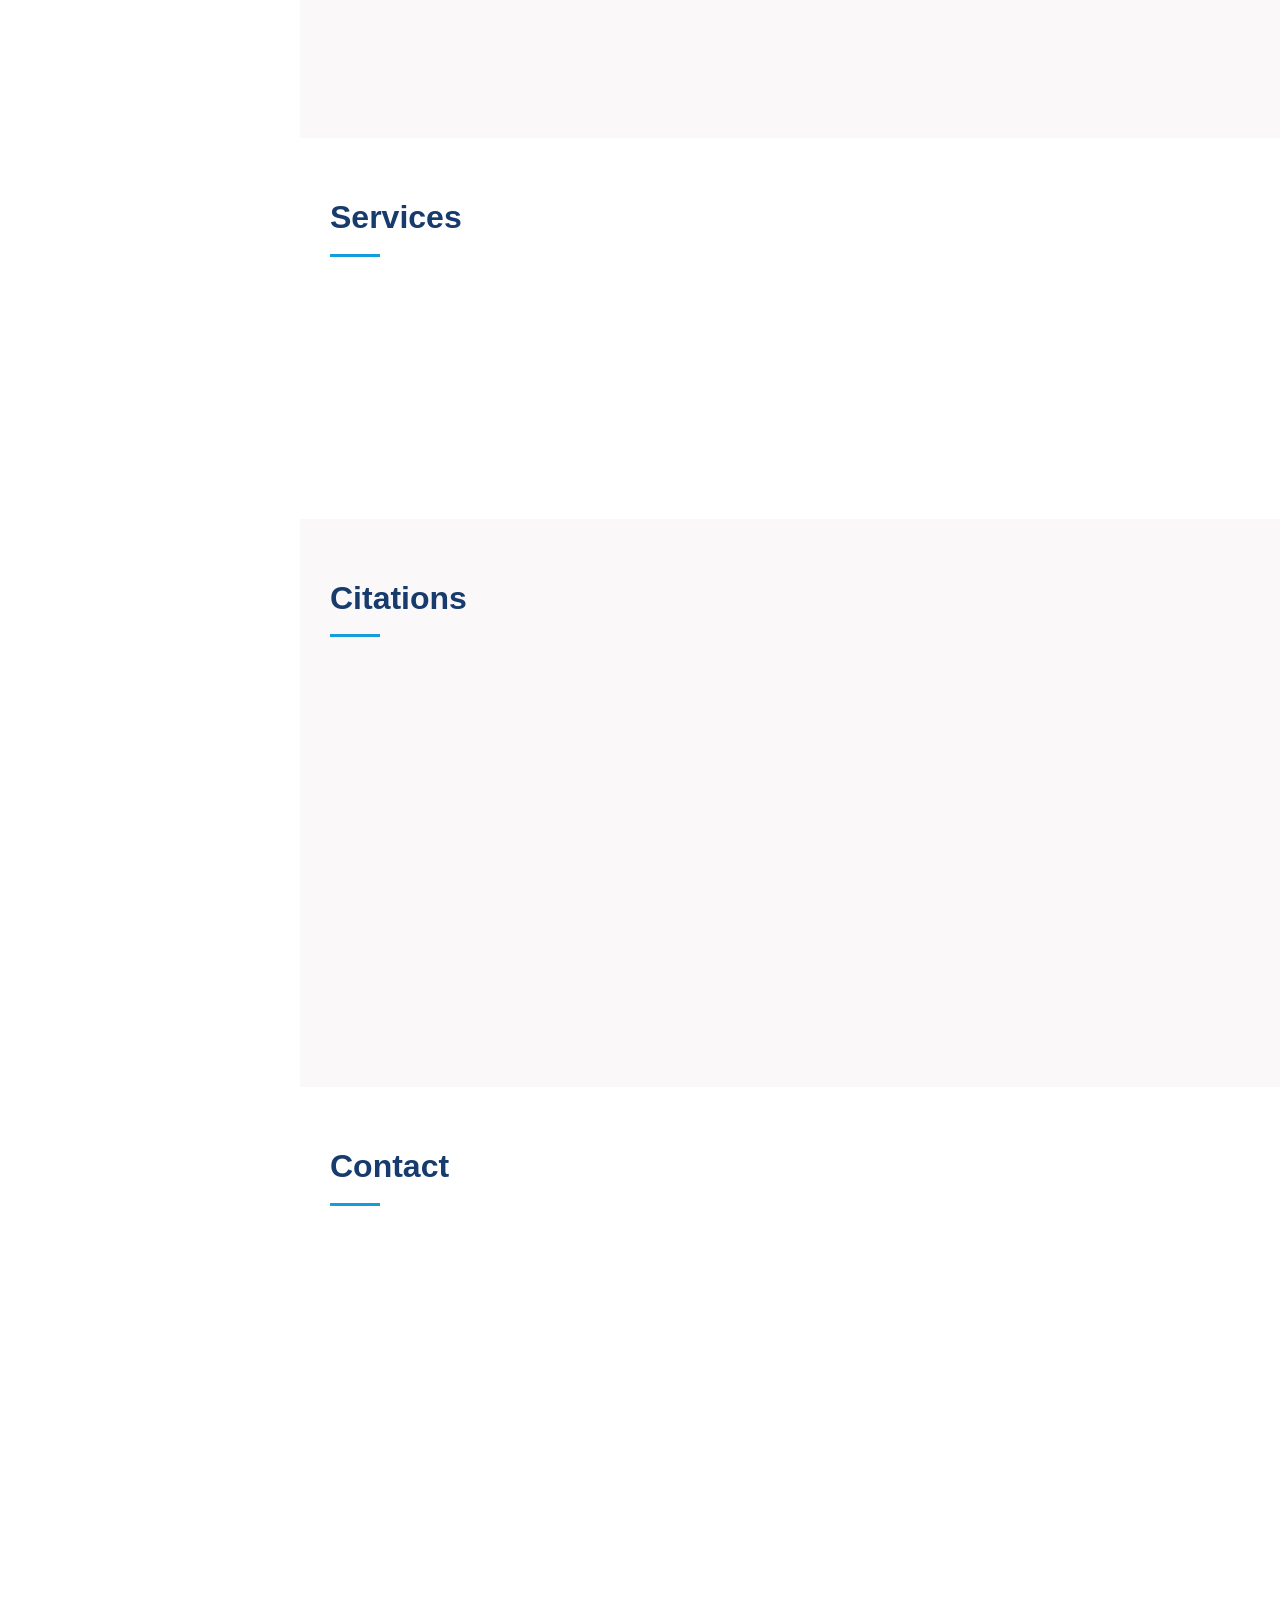
==== commit b4f94852: "mise a jour du site en site entreprise" ====
--- a/index.html
+++ b/index.html
@@ -113,8 +113,8 @@
 
         <!-- Texte à droite -->
         <div class="profile-text">
-            <h2>Functional Aesthetics</h2>
-            <p>Lives Here</p>
+            <h2>Design efficace</h2>
+            <p>Réside ici</p>
         </div>
 
     </section>
@@ -186,32 +186,16 @@
           <div class="col-lg-3 col-md-6 d-md-flex align-items-md-stretch" data-aos="fade-up">
             <div class="count-box">
               <i class="bi bi-emoji-smile"></i>
-              <span data-purecounter-start="0" data-purecounter-end="232" data-purecounter-duration="1" class="purecounter"></span>
-              <p><strong>Happy Clients</strong></p>
+              <span data-purecounter-start="0" data-purecounter-end="382" data-purecounter-duration="1" class="purecounter"></span>
+              <p><strong>Clients satisfaits</strong></p>
             </div>
           </div>
 
           <div class="col-lg-3 col-md-6 d-md-flex align-items-md-stretch" data-aos="fade-up" data-aos-delay="100">
             <div class="count-box">
               <i class="bi bi-journal-richtext"></i>
-              <span data-purecounter-start="0" data-purecounter-end="521" data-purecounter-duration="1" class="purecounter"></span>
-              <p><strong>Projects</strong></p>
-            </div>
-          </div>
-
-          <div class="col-lg-3 col-md-6 d-md-flex align-items-md-stretch" data-aos="fade-up" data-aos-delay="200">
-            <div class="count-box">
-              <i class="bi bi-headset"></i>
               <span data-purecounter-start="0" data-purecounter-end="1453" data-purecounter-duration="1" class="purecounter"></span>
-              <p><strong>Hours Of Support</strong></p>
-            </div>
-          </div>
-
-          <div class="col-lg-3 col-md-6 d-md-flex align-items-md-stretch" data-aos="fade-up" data-aos-delay="300">
-            <div class="count-box">
-              <i class="bi bi-people"></i>
-              <span data-purecounter-start="0" data-purecounter-end="32" data-purecounter-duration="1" class="purecounter"></span>
-              <p><strong>Hard Workers</strong></p>
+              <p><strong>Projets</strong></p>
             </div>
           </div>
 
@@ -248,7 +232,7 @@
             <div class="portfolio-wrap">
               <img src="assets/img/portfolio/mervo1.jpg" class="img-fluid" alt="">
               <div class="portfolio-links">
-                <a href="assets/img/portfolio/mervo1.jpg" data-gallery="portfolioGallery" class="portfolio-lightbox" title="see"><i class="bx bx-plus"></i></a>
+                <a href="assets/img/portfolio/mervo1.jpg" data-gallery="portfolioGallery" class="portfolio-lightbox" title="see"><i class="bx bx-show"></i></a>
                 
               </div>
             </div>
@@ -258,7 +242,7 @@
             <div class="portfolio-wrap">
               <img src="assets/img/portfolio/mervo2.jpg" class="img-fluid" alt="">
               <div class="portfolio-links">
-                <a href="assets/img/portfolio/mervo2.jpg" data-gallery="portfolioGallery" class="portfolio-lightbox" title="see"><i class="bx bx-plus"></i></a>
+                <a href="assets/img/portfolio/mervo2.jpg" data-gallery="portfolioGallery" class="portfolio-lightbox" title="see"><i class="bx bx-show"></i></a>
                 
               </div>
             </div>
@@ -268,7 +252,7 @@
             <div class="portfolio-wrap">
               <img src="assets/img/portfolio/mervo3.jpg" class="img-fluid" alt="">
               <div class="portfolio-links">
-                <a href="assets/img/portfolio/mervo3.jpg" data-gallery="portfolioGallery" class="portfolio-lightbox" title="see"><i class="bx bx-plus"></i></a>
+                <a href="assets/img/portfolio/mervo3.jpg" data-gallery="portfolioGallery" class="portfolio-lightbox" title="see"><i class="bx bx-show"></i></a>
                 
               </div>
             </div>
@@ -278,7 +262,7 @@
             <div class="portfolio-wrap">
               <img src="assets/img/portfolio/mervo4.jpg" class="img-fluid" alt="">
               <div class="portfolio-links">
-                <a href="assets/img/portfolio/mervo4.jpg" data-gallery="portfolioGallery" class="portfolio-lightbox" title="maillot"><i class="bx bx-plus"></i></a>
+                <a href="assets/img/portfolio/mervo4.jpg" data-gallery="portfolioGallery" class="portfolio-lightbox" title="maillot"><i class="bx bx-show"></i></a>
                 
               </div>
             </div>
@@ -288,7 +272,7 @@
             <div class="portfolio-wrap">
               <img src="assets/img/portfolio/mervo5.jpg" class="img-fluid" alt="">
               <div class="portfolio-links">
-                <a href="assets/img/portfolio/mervo5.jpg" data-gallery="portfolioGallery" class="portfolio-lightbox" title="gillet"><i class="bx bx-plus"></i></a>
+                <a href="assets/img/portfolio/mervo5.jpg" data-gallery="portfolioGallery" class="portfolio-lightbox" title="gillet"><i class="bx bx-show"></i></a>
                 
               </div>
             </div>
@@ -299,7 +283,7 @@
             <div class="portfolio-wrap">
               <img src="assets/img/portfolio/portfolio-7.jpg" class="img-fluid" alt="">
               <div class="portfolio-links">
-                <a href="assets/img/portfolio/portfolio-7.jpg" data-gallery="portfolioGallery" class="portfolio-lightbox" title="Card 1"><i class="bx bx-plus"></i></a>
+                <a href="assets/img/portfolio/portfolio-7.jpg" data-gallery="portfolioGallery" class="portfolio-lightbox" title="Card 1"><i class="bx bx-show"></i></a>
                 
               </div>
             </div>
@@ -309,7 +293,7 @@
             <div class="portfolio-wrap">
               <img src="assets/img/a1.jpg" class="img-fluid" alt="">
               <div class="portfolio-links">
-                <a href="assets/img/a1.jpg" data-gallery="portfolioGallery" class="portfolio-lightbox" title="Card 1"><i class="bx bx-plus"></i></a>
+                <a href="assets/img/a1.jpg" data-gallery="portfolioGallery" class="portfolio-lightbox" title="Card 1"><i class="bx bx-show"></i></a>
                 
               </div>
             </div>
@@ -319,7 +303,7 @@
             <div class="portfolio-wrap">
               <img src="assets/img/a2.jpg" class="img-fluid" alt="">
               <div class="portfolio-links">
-                <a href="assets/img/a2.jpg" data-gallery="portfolioGallery" class="portfolio-lightbox" title="Card 1"><i class="bx bx-plus"></i></a>
+                <a href="assets/img/a2.jpg" data-gallery="portfolioGallery" class="portfolio-lightbox" title="Card 1"><i class="bx bx-show"></i></a>
                 
               </div>
             </div>
@@ -329,7 +313,7 @@
             <div class="portfolio-wrap">
               <img src="assets/img/a3.jpg" class="img-fluid" alt="">
               <div class="portfolio-links">
-                <a href="assets/img/a3.jpg" data-gallery="portfolioGallery" class="portfolio-lightbox" title="Card 1"><i class="bx bx-plus"></i></a>
+                <a href="assets/img/a3.jpg" data-gallery="portfolioGallery" class="portfolio-lightbox" title="Card 1"><i class="bx bx-show"></i></a>
                 
               </div>
             </div>
@@ -339,7 +323,7 @@
             <div class="portfolio-wrap">
               <img src="assets/img/a4.jpg" class="img-fluid" alt="">
               <div class="portfolio-links">
-                <a href="assets/img/a4.jpg" data-gallery="portfolioGallery" class="portfolio-lightbox" title="Card 1"><i class="bx bx-plus"></i></a>
+                <a href="assets/img/a4.jpg" data-gallery="portfolioGallery" class="portfolio-lightbox" title="Card 1"><i class="bx bx-show"></i></a>
                 
               </div>
             </div>
@@ -349,7 +333,7 @@
             <div class="portfolio-wrap">
               <img src="assets/img/a5.jpg" class="img-fluid" alt="">
               <div class="portfolio-links">
-                <a href="assets/img/a5.jpg" data-gallery="portfolioGallery" class="portfolio-lightbox" title="Card 1"><i class="bx bx-plus"></i></a>
+                <a href="assets/img/a5.jpg" data-gallery="portfolioGallery" class="portfolio-lightbox" title="Card 1"><i class="bx bx-show"></i></a>
                 
               </div>
             </div>
@@ -359,7 +343,7 @@
             <div class="portfolio-wrap">
               <img src="assets/img/a6.jpg" class="img-fluid" alt="">
               <div class="portfolio-links">
-                <a href="assets/img/a6.jpg" data-gallery="portfolioGallery" class="portfolio-lightbox" title="Card 1"><i class="bx bx-plus"></i></a>
+                <a href="assets/img/a6.jpg" data-gallery="portfolioGallery" class="portfolio-lightbox" title="Card 1"><i class="bx bx-show"></i></a>
                 
               </div>
             </div>
@@ -369,7 +353,7 @@
             <div class="portfolio-wrap">
               <img src="assets/img/a7.png" class="img-fluid" alt="">
               <div class="portfolio-links">
-                <a href="assets/img/a7.png" data-gallery="portfolioGallery" class="portfolio-lightbox" title="Card 1"><i class="bx bx-plus"></i></a>
+                <a href="assets/img/a7.png" data-gallery="portfolioGallery" class="portfolio-lightbox" title="Card 1"><i class="bx bx-show"></i></a>
                 
               </div>
             </div>
@@ -379,7 +363,7 @@
             <div class="portfolio-wrap">
               <img src="assets/img/a8.jpg" class="img-fluid" alt="">
               <div class="portfolio-links">
-                <a href="assets/img/a8.jpg" data-gallery="portfolioGallery" class="portfolio-lightbox" title="Card 1"><i class="bx bx-plus"></i></a>
+                <a href="assets/img/a8.jpg" data-gallery="portfolioGallery" class="portfolio-lightbox" title="Card 1"><i class="bx bx-show"></i></a>
                 
               </div>
             </div>
@@ -389,7 +373,7 @@
             <div class="portfolio-wrap">
               <img src="assets/img/a9.jpg" class="img-fluid" alt="">
               <div class="portfolio-links">
-                <a href="assets/img/a9.jpg" data-gallery="portfolioGallery" class="portfolio-lightbox" title="Card 1"><i class="bx bx-plus"></i></a>
+                <a href="assets/img/a9.jpg" data-gallery="portfolioGallery" class="portfolio-lightbox" title="Card 1"><i class="bx bx-show"></i></a>
                 
               </div>
             </div>
@@ -399,7 +383,7 @@
             <div class="portfolio-wrap">
               <img src="assets/img/f1.jpg" class="img-fluid" alt="">
               <div class="portfolio-links">
-                <a href="assets/img/f1.jpg" data-gallery="portfolioGallery" class="portfolio-lightbox" title="Web 3"><i class="bx bx-plus"></i></a>
+                <a href="assets/img/f1.jpg" data-gallery="portfolioGallery" class="portfolio-lightbox" title="Web 3"><i class="bx bx-show"></i></a>
                 
               </div>
             </div>
@@ -409,7 +393,7 @@
             <div class="portfolio-wrap">
               <img src="assets/img/f2.jpg" class="img-fluid" alt="">
               <div class="portfolio-links">
-                <a href="assets/img/f2.jpg" data-gallery="portfolioGallery" class="portfolio-lightbox" title="Web 3"><i class="bx bx-plus"></i></a>
+                <a href="assets/img/f2.jpg" data-gallery="portfolioGallery" class="portfolio-lightbox" title="Web 3"><i class="bx bx-show"></i></a>
                 
               </div>
             </div>
@@ -419,7 +403,7 @@
             <div class="portfolio-wrap">
               <img src="assets/img/f3.jpg" class="img-fluid" alt="">
               <div class="portfolio-links">
-                <a href="assets/img/f3.jpg" data-gallery="portfolioGallery" class="portfolio-lightbox" title="Web 3"><i class="bx bx-plus"></i></a>
+                <a href="assets/img/f3.jpg" data-gallery="portfolioGallery" class="portfolio-lightbox" title="Web 3"><i class="bx bx-show"></i></a>
                 
               </div>
             </div>
@@ -429,7 +413,7 @@
             <div class="portfolio-wrap">
               <img src="assets/img/f4.jpg" class="img-fluid" alt="">
               <div class="portfolio-links">
-                <a href="assets/img/f4.jpg" data-gallery="portfolioGallery" class="portfolio-lightbox" title="Web 3"><i class="bx bx-plus"></i></a>
+                <a href="assets/img/f4.jpg" data-gallery="portfolioGallery" class="portfolio-lightbox" title="Web 3"><i class="bx bx-show"></i></a>
                 
               </div>
             </div>
@@ -439,7 +423,7 @@
             <div class="portfolio-wrap">
               <img src="assets/img/f5.jpg" class="img-fluid" alt="">
               <div class="portfolio-links">
-                <a href="assets/img/f5.jpg" data-gallery="portfolioGallery" class="portfolio-lightbox" title="Web 3"><i class="bx bx-plus"></i></a>
+                <a href="assets/img/f5.jpg" data-gallery="portfolioGallery" class="portfolio-lightbox" title="Web 3"><i class="bx bx-show"></i></a>
                 
               </div>
             </div>
--- a/assets/css/style.css
+++ b/assets/css/style.css
@@ -70,7 +70,7 @@
 /* Tablette */
 @media (max-width: 992px) {
 
-    .portfolio {
+    .portfoli {
         font-size: 80px;
     }
 
@@ -92,7 +92,7 @@
         gap: 15px;
     }
 
-    .portfolio {
+    .portfoli {
         font-size: 60px;
     }
 
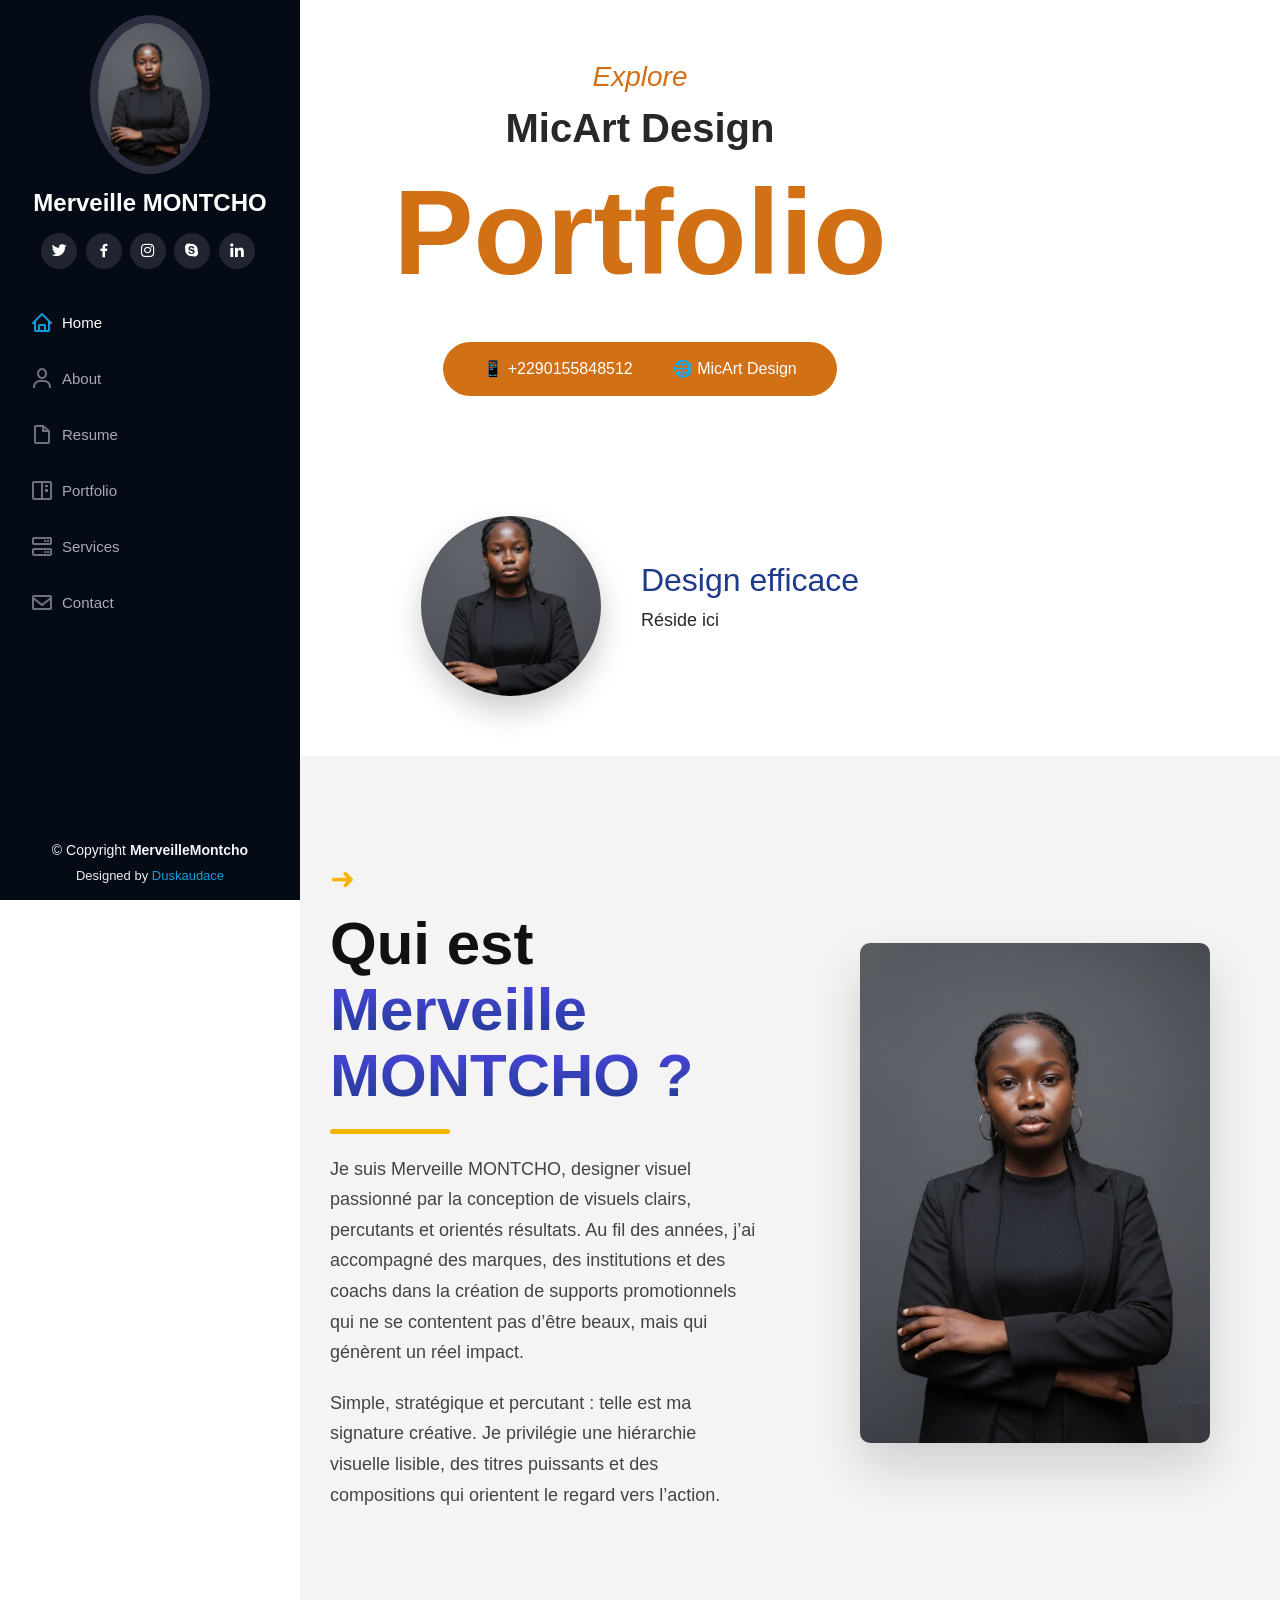
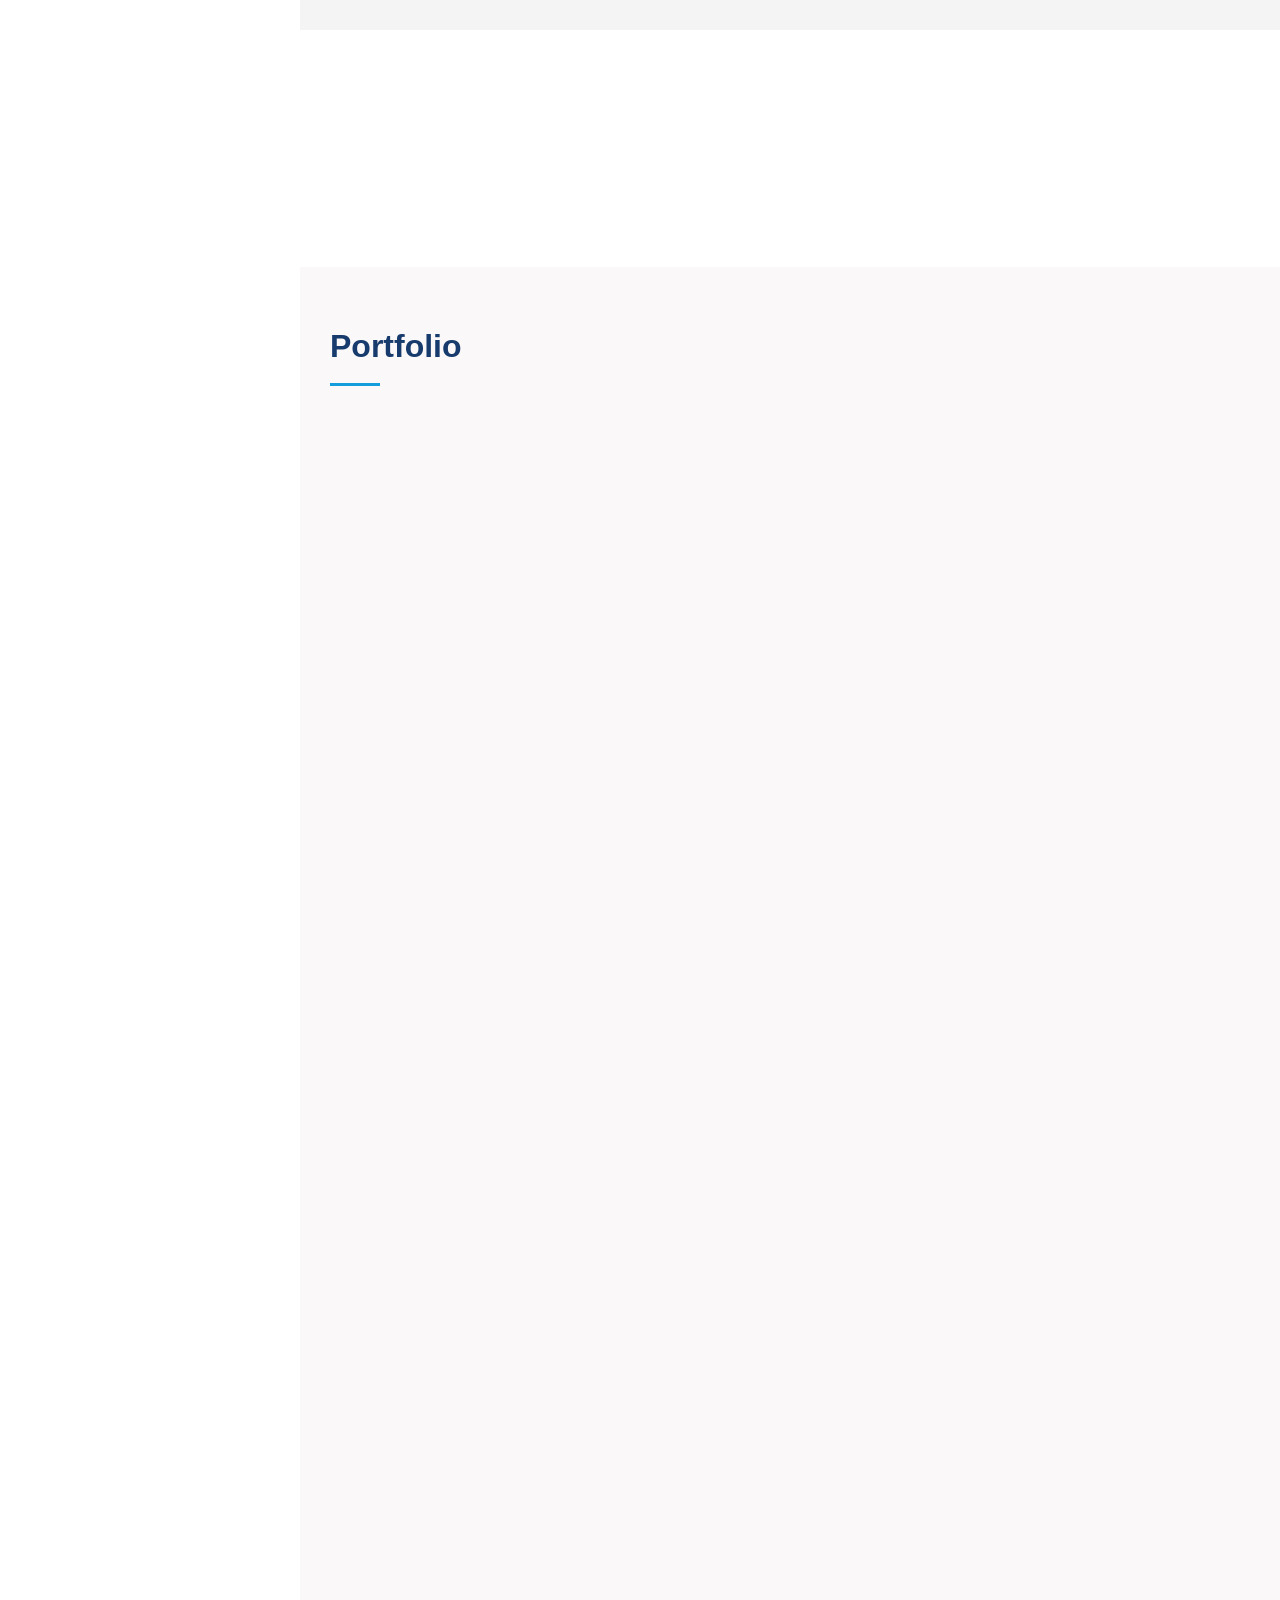
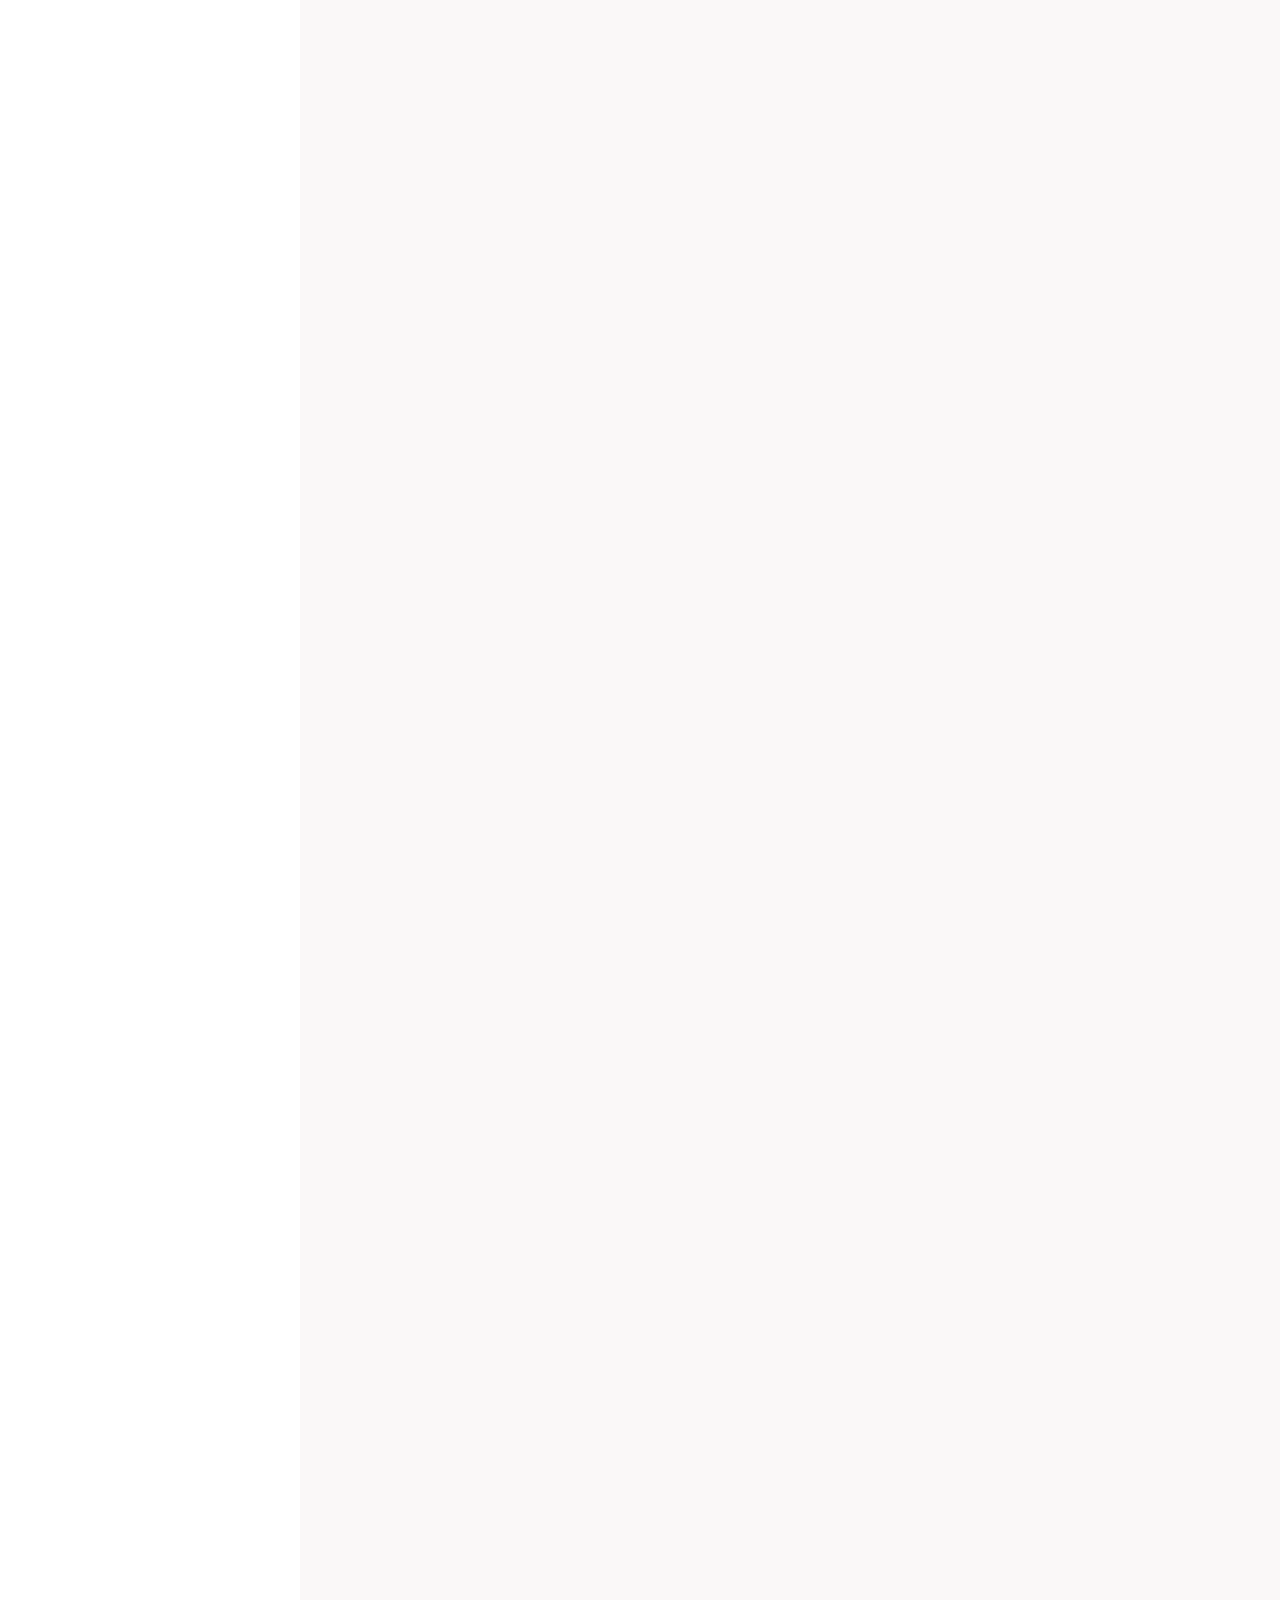
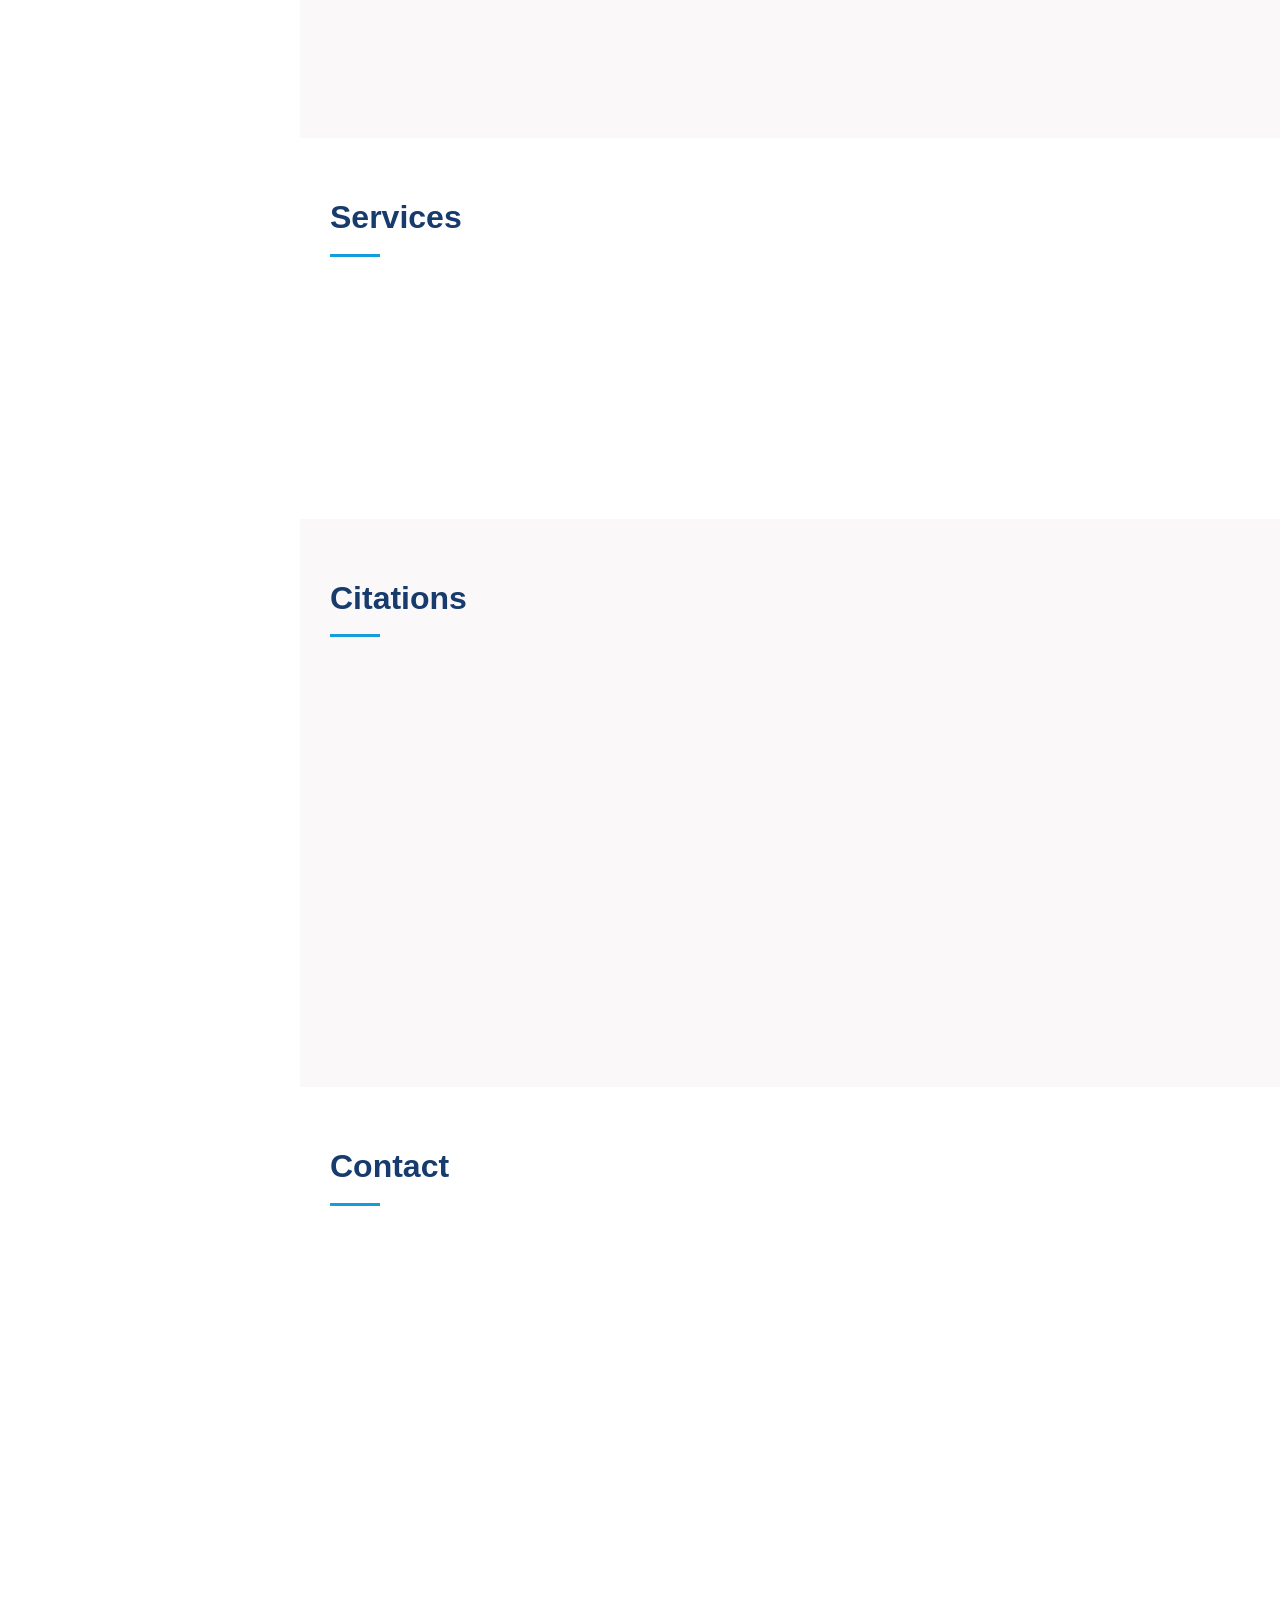
==== commit 3ad87818: "mise a jour du site en site entreprise" ====
--- a/index.html
+++ b/index.html
@@ -38,7 +38,7 @@
     <div class="d-flex flex-column">
 
       <div class="profile">
-        <img src="assets/img/titipe.png" alt="" class="img-fluid rounded-circle">
+        <img src="assets/img/photo2.jpeg" alt="" class="img-fluid rounded-circle">
         <h1 class="text-light"><a href="index.html">Merveille MONTCHO</a></h1>
         <div class="social-links mt-3 text-center">
           <a href="#" class="twitter"><i class="bx bxl-twitter"></i></a>
@@ -107,7 +107,7 @@
 
             <!-- PLACE POUR TON IMAGE -->
             <!-- Remplace profile.jpg par ton image -->
-            <img src="assets/img/titipe.png" alt="Profile Image">
+            <img src="assets/img/photo2.jpeg" alt="Profile Image">
 
         </div>
 
@@ -161,7 +161,7 @@
           <div class="about-image">
     
             <!-- REMPLACE l'image ici -->
-            <img src="assets/img/titipe.png" alt="Profile Image">
+            <img src="assets/img/photo2.jpeg" alt="Profile Image">
     
           </div>
     
@@ -220,7 +220,7 @@
               <li data-filter="*" class="filter-active">All</li>
               <li data-filter=".filter-app">Enseigne</li>
               <li data-filter=".filter-card">Affiche</li>
-              <li data-filter=".filter-web">Inpression</li>
+              <li data-filter=".filter-web">Impression</li>
               <li data-filter=".filter-web2">Flyers</li>
             </ul>
           </div>
@@ -232,7 +232,7 @@
             <div class="portfolio-wrap">
               <img src="assets/img/portfolio/mervo1.jpg" class="img-fluid" alt="">
               <div class="portfolio-links">
-                <a href="assets/img/portfolio/mervo1.jpg" data-gallery="portfolioGallery" class="portfolio-lightbox" title="see"><i class="bx bx-show"></i></a>
+                <a href="assets/img/portfolio/mervo1.jpg" data-gallery="portfolioGallery" class="portfolio-lightbox" title="Enseigne"><i class="bx bx-show"></i></a>
                 
               </div>
             </div>
@@ -242,7 +242,7 @@
             <div class="portfolio-wrap">
               <img src="assets/img/portfolio/mervo2.jpg" class="img-fluid" alt="">
               <div class="portfolio-links">
-                <a href="assets/img/portfolio/mervo2.jpg" data-gallery="portfolioGallery" class="portfolio-lightbox" title="see"><i class="bx bx-show"></i></a>
+                <a href="assets/img/portfolio/mervo2.jpg" data-gallery="portfolioGallery" class="portfolio-lightbox" title="Enseigne"><i class="bx bx-show"></i></a>
                 
               </div>
             </div>
@@ -252,7 +252,7 @@
             <div class="portfolio-wrap">
               <img src="assets/img/portfolio/mervo3.jpg" class="img-fluid" alt="">
               <div class="portfolio-links">
-                <a href="assets/img/portfolio/mervo3.jpg" data-gallery="portfolioGallery" class="portfolio-lightbox" title="see"><i class="bx bx-show"></i></a>
+                <a href="assets/img/portfolio/mervo3.jpg" data-gallery="portfolioGallery" class="portfolio-lightbox" title="Enseigne"><i class="bx bx-show"></i></a>
                 
               </div>
             </div>
@@ -262,7 +262,7 @@
             <div class="portfolio-wrap">
               <img src="assets/img/portfolio/mervo4.jpg" class="img-fluid" alt="">
               <div class="portfolio-links">
-                <a href="assets/img/portfolio/mervo4.jpg" data-gallery="portfolioGallery" class="portfolio-lightbox" title="maillot"><i class="bx bx-show"></i></a>
+                <a href="assets/img/portfolio/mervo4.jpg" data-gallery="portfolioGallery" class="portfolio-lightbox" title="Impression"><i class="bx bx-show"></i></a>
                 
               </div>
             </div>
@@ -272,7 +272,7 @@
             <div class="portfolio-wrap">
               <img src="assets/img/portfolio/mervo5.jpg" class="img-fluid" alt="">
               <div class="portfolio-links">
-                <a href="assets/img/portfolio/mervo5.jpg" data-gallery="portfolioGallery" class="portfolio-lightbox" title="gillet"><i class="bx bx-show"></i></a>
+                <a href="assets/img/portfolio/mervo5.jpg" data-gallery="portfolioGallery" class="portfolio-lightbox" title="Impression"><i class="bx bx-show"></i></a>
                 
               </div>
             </div>
@@ -283,7 +283,7 @@
             <div class="portfolio-wrap">
               <img src="assets/img/portfolio/portfolio-7.jpg" class="img-fluid" alt="">
               <div class="portfolio-links">
-                <a href="assets/img/portfolio/portfolio-7.jpg" data-gallery="portfolioGallery" class="portfolio-lightbox" title="Card 1"><i class="bx bx-show"></i></a>
+                <a href="assets/img/portfolio/portfolio-7.jpg" data-gallery="portfolioGallery" class="portfolio-lightbox" title="Affiche"><i class="bx bx-show"></i></a>
                 
               </div>
             </div>
@@ -293,7 +293,7 @@
             <div class="portfolio-wrap">
               <img src="assets/img/a1.jpg" class="img-fluid" alt="">
               <div class="portfolio-links">
-                <a href="assets/img/a1.jpg" data-gallery="portfolioGallery" class="portfolio-lightbox" title="Card 1"><i class="bx bx-show"></i></a>
+                <a href="assets/img/a1.jpg" data-gallery="portfolioGallery" class="portfolio-lightbox" title="Affiche"><i class="bx bx-show"></i></a>
                 
               </div>
             </div>
@@ -303,7 +303,7 @@
             <div class="portfolio-wrap">
               <img src="assets/img/a2.jpg" class="img-fluid" alt="">
               <div class="portfolio-links">
-                <a href="assets/img/a2.jpg" data-gallery="portfolioGallery" class="portfolio-lightbox" title="Card 1"><i class="bx bx-show"></i></a>
+                <a href="assets/img/a2.jpg" data-gallery="portfolioGallery" class="portfolio-lightbox" title="Affiche"><i class="bx bx-show"></i></a>
                 
               </div>
             </div>
@@ -313,7 +313,7 @@
             <div class="portfolio-wrap">
               <img src="assets/img/a3.jpg" class="img-fluid" alt="">
               <div class="portfolio-links">
-                <a href="assets/img/a3.jpg" data-gallery="portfolioGallery" class="portfolio-lightbox" title="Card 1"><i class="bx bx-show"></i></a>
+                <a href="assets/img/a3.jpg" data-gallery="portfolioGallery" class="portfolio-lightbox" title="Affiche"><i class="bx bx-show"></i></a>
                 
               </div>
             </div>
@@ -323,7 +323,7 @@
             <div class="portfolio-wrap">
               <img src="assets/img/a4.jpg" class="img-fluid" alt="">
               <div class="portfolio-links">
-                <a href="assets/img/a4.jpg" data-gallery="portfolioGallery" class="portfolio-lightbox" title="Card 1"><i class="bx bx-show"></i></a>
+                <a href="assets/img/a4.jpg" data-gallery="portfolioGallery" class="portfolio-lightbox" title="Affiche"><i class="bx bx-show"></i></a>
                 
               </div>
             </div>
@@ -333,7 +333,7 @@
             <div class="portfolio-wrap">
               <img src="assets/img/a5.jpg" class="img-fluid" alt="">
               <div class="portfolio-links">
-                <a href="assets/img/a5.jpg" data-gallery="portfolioGallery" class="portfolio-lightbox" title="Card 1"><i class="bx bx-show"></i></a>
+                <a href="assets/img/a5.jpg" data-gallery="portfolioGallery" class="portfolio-lightbox" title="Affiche"><i class="bx bx-show"></i></a>
                 
               </div>
             </div>
@@ -343,7 +343,7 @@
             <div class="portfolio-wrap">
               <img src="assets/img/a6.jpg" class="img-fluid" alt="">
               <div class="portfolio-links">
-                <a href="assets/img/a6.jpg" data-gallery="portfolioGallery" class="portfolio-lightbox" title="Card 1"><i class="bx bx-show"></i></a>
+                <a href="assets/img/a6.jpg" data-gallery="portfolioGallery" class="portfolio-lightbox" title="Affiche"><i class="bx bx-show"></i></a>
                 
               </div>
             </div>
@@ -353,7 +353,7 @@
             <div class="portfolio-wrap">
               <img src="assets/img/a7.png" class="img-fluid" alt="">
               <div class="portfolio-links">
-                <a href="assets/img/a7.png" data-gallery="portfolioGallery" class="portfolio-lightbox" title="Card 1"><i class="bx bx-show"></i></a>
+                <a href="assets/img/a7.png" data-gallery="portfolioGallery" class="portfolio-lightbox" title="Affiche"><i class="bx bx-show"></i></a>
                 
               </div>
             </div>
@@ -363,7 +363,7 @@
             <div class="portfolio-wrap">
               <img src="assets/img/a8.jpg" class="img-fluid" alt="">
               <div class="portfolio-links">
-                <a href="assets/img/a8.jpg" data-gallery="portfolioGallery" class="portfolio-lightbox" title="Card 1"><i class="bx bx-show"></i></a>
+                <a href="assets/img/a8.jpg" data-gallery="portfolioGallery" class="portfolio-lightbox" title="Affiche"><i class="bx bx-show"></i></a>
                 
               </div>
             </div>
@@ -373,7 +373,7 @@
             <div class="portfolio-wrap">
               <img src="assets/img/a9.jpg" class="img-fluid" alt="">
               <div class="portfolio-links">
-                <a href="assets/img/a9.jpg" data-gallery="portfolioGallery" class="portfolio-lightbox" title="Card 1"><i class="bx bx-show"></i></a>
+                <a href="assets/img/a9.jpg" data-gallery="portfolioGallery" class="portfolio-lightbox" title="Affiche"><i class="bx bx-show"></i></a>
                 
               </div>
             </div>
@@ -383,7 +383,7 @@
             <div class="portfolio-wrap">
               <img src="assets/img/f1.jpg" class="img-fluid" alt="">
               <div class="portfolio-links">
-                <a href="assets/img/f1.jpg" data-gallery="portfolioGallery" class="portfolio-lightbox" title="Web 3"><i class="bx bx-show"></i></a>
+                <a href="assets/img/f1.jpg" data-gallery="portfolioGallery" class="portfolio-lightbox" title="Flyers"><i class="bx bx-show"></i></a>
                 
               </div>
             </div>
@@ -393,7 +393,7 @@
             <div class="portfolio-wrap">
               <img src="assets/img/f2.jpg" class="img-fluid" alt="">
               <div class="portfolio-links">
-                <a href="assets/img/f2.jpg" data-gallery="portfolioGallery" class="portfolio-lightbox" title="Web 3"><i class="bx bx-show"></i></a>
+                <a href="assets/img/f2.jpg" data-gallery="portfolioGallery" class="portfolio-lightbox" title="Flyers"><i class="bx bx-show"></i></a>
                 
               </div>
             </div>
@@ -403,7 +403,7 @@
             <div class="portfolio-wrap">
               <img src="assets/img/f3.jpg" class="img-fluid" alt="">
               <div class="portfolio-links">
-                <a href="assets/img/f3.jpg" data-gallery="portfolioGallery" class="portfolio-lightbox" title="Web 3"><i class="bx bx-show"></i></a>
+                <a href="assets/img/f3.jpg" data-gallery="portfolioGallery" class="portfolio-lightbox" title="Flyers"><i class="bx bx-show"></i></a>
                 
               </div>
             </div>
@@ -413,7 +413,7 @@
             <div class="portfolio-wrap">
               <img src="assets/img/f4.jpg" class="img-fluid" alt="">
               <div class="portfolio-links">
-                <a href="assets/img/f4.jpg" data-gallery="portfolioGallery" class="portfolio-lightbox" title="Web 3"><i class="bx bx-show"></i></a>
+                <a href="assets/img/f4.jpg" data-gallery="portfolioGallery" class="portfolio-lightbox" title="Flyers"><i class="bx bx-show"></i></a>
                 
               </div>
             </div>
@@ -423,7 +423,7 @@
             <div class="portfolio-wrap">
               <img src="assets/img/f5.jpg" class="img-fluid" alt="">
               <div class="portfolio-links">
-                <a href="assets/img/f5.jpg" data-gallery="portfolioGallery" class="portfolio-lightbox" title="Web 3"><i class="bx bx-show"></i></a>
+                <a href="assets/img/f5.jpg" data-gallery="portfolioGallery" class="portfolio-lightbox" title="Flyers"><i class="bx bx-show"></i></a>
                 
               </div>
             </div>
